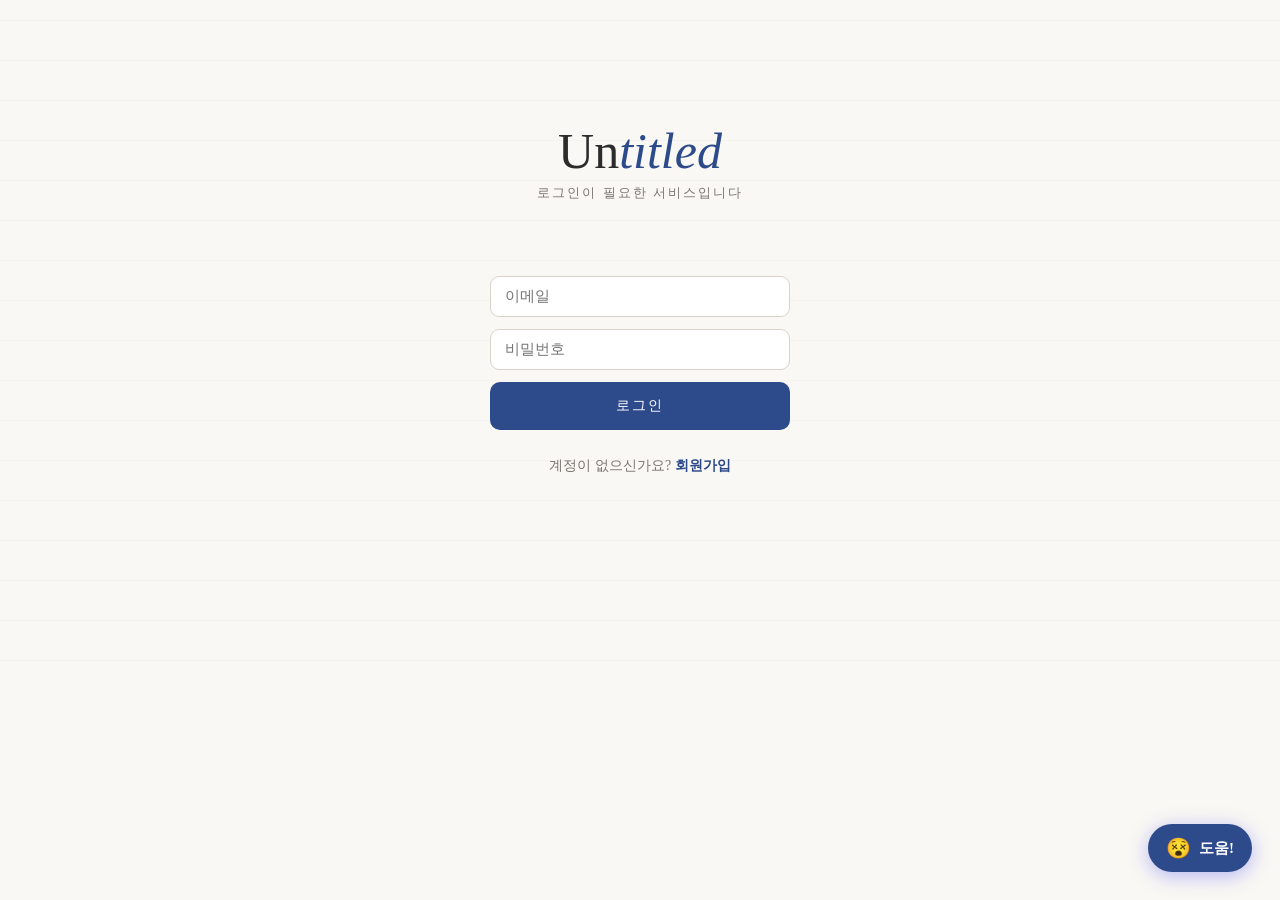
==== index.html @ 92766c8c "최신 버전" ====
<!DOCTYPE html>
<html lang="ko">
<head>
<meta charset="UTF-8">
<meta name="viewport" content="width=device-width, initial-scale=1.0">
<title>TypeExam</title>
<link rel="stylesheet" href="css/style.css">
</head>
<body>
<div id="root">

  <div class="nav-bar" id="main-nav" style="display: none;">
    <div class="nav-logo" onclick="goHome()">Untitled</div>
    <div class="nav-tabs">
      <button class="nav-tab" onclick="openModal('m-info')">내 정보</button>
      <button id="nav-wrong" class="nav-tab" style="display: none;" onclick="goWrongNote()">오답노트</button>
      <button id="nav-stats" class="nav-tab" style="display: none;" onclick="showScreen('s-stats')">📊 내 기록</button>
      <button id="nav-rank" class="nav-tab" style="display: none;" onclick="showScreen('s-ranking')">🏆 랭킹</button>
      <button id="nav-custom" class="nav-tab" style="display: none;" onclick="showScreen('s-custom')">문제추가</button>
      <button class="nav-tab" onclick="openModal('m-settings')">⚙️ 설정</button>
    </div>
  </div>

  <div id="m-settings" class="modal-overlay" onclick="closeModal('m-settings')">
    <div class="modal-content" onclick="event.stopPropagation()">
      <div class="modal-header">
        <h3 style="font-family:var(--f-body); font-weight:500;">환경설정</h3>
        <button class="close-btn" onclick="closeModal('m-settings')">✕</button>
      </div>
      <div class="setting-item">
        <span style="font-size:14px;">테마 설정</span>
        <button class="theme-btn" onclick="toggleTheme()">🌙 다크</button>
      </div>
      <div class="setting-item">
        <span style="font-size:14px;">사운드 크기</span>
        <div style="display:flex; align-items:center; gap:8px;">
          <span class="mute-icon" style="cursor:pointer; font-size:16px;" onclick="toggleMuteIcon()">🔊</span>
          <input type="range" class="vol-slider" min="0" max="1" step="0.1" value="0.5" oninput="changeVolume(this.value)" style="width:100px; cursor:pointer;">
        </div>
      </div>
    </div>
  </div>

  <div id="m-info" class="modal-overlay" onclick="closeModal('m-info')">
    <div class="modal-content" onclick="event.stopPropagation()">
      <div class="modal-header">
        <h3 style="font-family:var(--f-body); font-weight:500;">내 정보</h3>
        <button class="close-btn" onclick="closeModal('m-info')">✕</button>
      </div>
      <div class="info-body">
        <p>사용자: <span id="info-name" style="font-weight:bold; color:var(--indigo);">ptu</span></p>
        <p>소속: ptu</p>
        <p>상태: 정회원</p>
      </div>
      <button class="btn-gray" style="width:100%; margin-top:20px;" onclick="handleLogout()">로그아웃</button>
    </div>
  </div>

  <div id="s-login" class="screen active">
    <div class="login-container">
      <div class="home-title" style="font-size:50px;">Un<em>titled</em></div>
      <div class="home-sub">로그인이 필요한 서비스입니다</div>
      <div class="login-form">
        <input type="email" id="login-email" class="form-input" placeholder="이메일" autocomplete="off">
        <input type="password" id="login-pw" class="form-input" placeholder="비밀번호">
        <button class="btn-start" onclick="handleLogin()" style="padding:15px;">로그인</button>
        <div style="text-align:center; margin-top:15px; font-size:14px; color:var(--muted);">
          계정이 없으신가요? 
          <a href="#" onclick="showAuthScreen('s-signup'); return false;" style="color:var(--indigo); text-decoration:none; font-weight:bold;">회원가입</a>
        </div>
      </div>
    </div>
  </div>

  <div id="s-signup" class="screen">
    <div class="login-container">
      <div class="home-title" style="font-size:50px;">Sign<em>up</em></div>
      <div class="home-sub">회원가입 후 이메일 인증을 진행해주세요</div>
      <div class="login-form">
        <input type="text" id="signup-username" class="form-input" placeholder="사용자명 (닉네임)" autocomplete="off" maxlength="20">
        <input type="email" id="signup-email" class="form-input" placeholder="이메일" autocomplete="off">
        <input type="password" id="signup-pw" class="form-input" placeholder="비밀번호 (6자 이상)">
        <input type="password" id="signup-pw2" class="form-input" placeholder="비밀번호 확인">
        <button class="btn-start" onclick="handleSignup()" style="padding:15px;">회원가입</button>
        <div style="text-align:center; margin-top:15px; font-size:14px; color:var(--muted);">
          이미 계정이 있으신가요? 
          <a href="#" onclick="showAuthScreen('s-login'); return false;" style="color:var(--indigo); text-decoration:none; font-weight:bold;">로그인</a>
        </div>
      </div>
    </div>
  </div>

  <div id="s-verify" class="screen">
    <div class="login-container">
      <div style="font-size:80px; margin-bottom:20px;">📧</div>
      <div class="home-title" style="font-size:36px;">이메일을 확인해주세요</div>
      <div class="home-sub" id="verify-email-text">— 으로 인증 메일을 보냈어요</div>
      <div style="margin-top:30px; padding:20px; background:var(--card); border:1.5px solid var(--border); border-radius:12px; max-width:400px; text-align:left;">
        <div style="font-size:13px; color:var(--muted); margin-bottom:8px;">📌 안내</div>
        <ul style="font-size:14px; line-height:1.8; padding-left:20px; margin:0;">
          <li>받은 메일의 인증 링크를 클릭하세요</li>
          <li>스팸 메일함도 확인해보세요</li>
          <li>인증 후 로그인 페이지로 돌아와 로그인하세요</li>
        </ul>
      </div>
      <button class="btn-gray" style="margin-top:20px;" onclick="showAuthScreen('s-login')">로그인 페이지로 돌아가기</button>
    </div>
  </div>

  <div id="s-main-choice" class="screen">
    <div style="display:flex; flex-direction:column; align-items:center; justify-content:center; flex:1; padding-bottom:50px;">
      
      <div class="exam-grid" style="max-width:1000px; width:90%; gap:50px;">
        
        <div class="exam-card" style="--ca:var(--indigo);--ct:var(--indigo-t); text-align:center; padding:90px 20px; display:flex; flex-direction:column; justify-content:center; align-items:center;" onclick="setMode('typeexam'); showScreen('s-home')">
          <div class="card-icon" style="font-size:90px; margin-bottom:30px;">⌨️</div>
          <div class="card-name" style="font-size:36px; margin-bottom:15px; font-weight:700;">TypeExam</div>
          <div class="card-desc" style="font-size:18px;">단어 및 개념 타이핑 훈련</div>
        </div>
        
        <div class="exam-card" style="--ca:var(--amber);--ct:var(--amber-t); text-align:center; padding:90px 20px; display:flex; flex-direction:column; justify-content:center; align-items:center;" onclick="setMode('pastexam'); showScreen('s-past-exam')">
          <div class="card-icon" style="font-size:90px; margin-bottom:30px;">📄</div>
          <div class="card-name" style="font-size:36px; margin-bottom:15px; font-weight:700;">기출문제 풀이</div>
          <div class="card-desc" style="font-size:18px;">실전 기출문제 학습 및 채점</div>
        </div>
        
      </div>
    </div>
  </div>

  <div id="s-past-exam" class="screen" style="height: 100vh; max-height: 100vh; overflow: hidden;">
    <div class="page-body" style="height: 100%; display:flex; flex-direction:column; padding-bottom:20px;">
      <div class="back-row" style="margin-bottom:16px; flex-shrink: 0;">
        <button class="back-btn" onclick="goHome()">← 모드 선택으로</button>
        <div class="back-title" id="past-exam-title">기출문제 풀이</div>
      </div>
      <div style="display:flex; gap:20px; flex:1; min-height:0; overflow:hidden;">
        <div style="width:320px; background:var(--card); border:1.5px solid var(--border); border-radius:12px; padding:15px; display:flex; flex-direction:column; flex-shrink:0; height:100%;">
           <div id="exam-list-view" style="flex:1; overflow-y:auto; display:block;">
             <div class="section-divider">정보처리기사 필기 기출</div>
             <button class="btn-gray" style="width:100%; margin-bottom:10px; padding:10px;" onclick="startExam('2022년 1회차 필기', null, null, 100, 'jcs', 'jcs_2022_04')">22년 1회차 기출 (100문항)</button>
             <div class="section-divider" style="margin-top:20px;">TOEIC 기출</div>
             <button class="btn-gray" style="width:100%; margin-bottom:10px; padding:10px;" onclick="startExam('TOEIC 실전 LC', 'assets/images/toeic_lc.png', 'assets/snd/toeic_lc.mp3', 100, 'toeic', null)">실전 모의고사 LC (이미지)</button>
           </div>
           <div id="exam-solve-view" style="display:none; flex:1; flex-direction:column; min-height:0;">
             <button class="btn-gray" style="width:100%; margin-bottom:15px; padding:8px; flex-shrink:0;" onclick="backToExamList()">← 다른 문제 선택</button>
             <div id="exam-audio-container" style="display:none; margin-bottom:15px; flex-shrink:0;">
               <div class="section-divider">Listening Comprehension</div>
               <audio id="exam-audio" controls style="width:100%; height:40px; border-radius:8px;"></audio>
             </div>
             <div class="section-divider" style="flex-shrink:0;">OMR 답안지</div>
             <div id="omr-card" style="flex:1; min-height:0; overflow-y:auto; padding-right:5px; margin-bottom:15px;"></div>
             <button class="btn-start" onclick="gradeExam()" style="width:100%; padding:12px; flex-shrink:0;">답안 제출 및 채점</button>
           </div>
        </div>
        <div style="flex:1; background:var(--bg2); border:1.5px solid var(--border); border-radius:12px; display:flex; flex-direction:column; height:100%; overflow:hidden; position:relative;">
          <div id="exam-image-placeholder" style="color:var(--muted); font-family:var(--f-mono); margin:auto; padding-top:40vh;">좌측에서 기출문제를 선택해주세요</div>
          <img id="exam-image-view" src="" style="display:none; max-width:100%; height:100%; object-fit:contain; object-position:top;">
          <div id="exam-text-view" style="display:none; flex:1; padding:40px; overflow-y:auto; font-family:var(--f-body); font-size:15px; line-height:1.7; background:var(--card);"></div>
        </div>
      </div>
    </div>
  </div>

  <div id="s-home" class="screen">
    <div style="display:flex; flex-direction:column; align-items:center; justify-content:center; flex:1; padding-bottom:50px;">
      <div class="home-eyebrow">EXAM TYPING TRAINER v4.0</div>
      <div class="home-title">Type<em>Exam</em></div>
      <div class="home-sub">정처기 실기 · 토익 — 파트별 타이핑 훈련</div>
      <div class="exam-grid">
        <div class="exam-card" style="--ca:var(--indigo);--ct:var(--indigo-t)" id="card-jcs" onclick="selExam('jcs')">
          <div class="card-icon">💻</div>
          <div class="card-name">정보처리기사 실기</div>
          <div class="card-desc">핵심 영어 용어를 타이핑하며 자연스럽게 암기</div>
          <div class="card-tags"><span class="tag">DB</span><span class="tag">알고리즘</span><span class="tag">네트워크</span><span class="tag">보안</span><span class="tag">SW공학</span></div>
        </div>
        <div class="exam-card" style="--ca:var(--green);--ct:var(--green-t)" id="card-toeic" onclick="selExam('toeic')">
          <div class="card-icon">📝</div>
          <div class="card-name">TOEIC</div>
          <div class="card-desc">파트별 빈출 어휘를 반복 타이핑으로 체화</div>
          <div class="card-tags"><span class="tag">Part 5</span><span class="tag">Part 6</span><span class="tag">Part 7</span><span class="tag">비즈니스</span></div>
        </div>
      </div>
      <button class="btn-start" id="btn-go" disabled onclick="gopart()">파트 선택 →</button>
    </div>
  </div>

  <div id="s-part" class="screen">
    <div style="padding:24px 28px">
      <div class="back-row">
        <button class="back-btn" onclick="goHome()">← 뒤로</button>
        <div class="back-title" id="part-title">—</div>
        <div class="back-cnt" id="part-cnt"></div>
        <button id="btn-combo-test" style="display:none; margin-left:12px; padding:5px 12px; font-size:11px; font-family:var(--f-mono); background:var(--amber-t); color:var(--amber); border:1px solid var(--amber); border-radius:8px; cursor:pointer; font-weight:bold;" onclick="startComboTest()">🛠 TEST</button>
      </div>
      <div class="part-grid" id="part-grid"></div>
    </div>
  </div>

  <div id="s-mode" class="screen">
    <div class="page-body" style="justify-content:center; align-items:center; padding-top:40px;">
      <div style="width:min(820px,100%); display:flex; flex-direction:column; gap:20px;">
        <div class="page-header" style="margin-bottom:0;">
          <div class="page-title">게임 모드 선택</div>
          <div class="page-cnt" id="mode-part-label">—</div>
        </div>
        <div style="font-size:11px;letter-spacing:2px;color:var(--muted);font-family:var(--f-mono);margin-bottom:-8px;">출제 방식</div>
        <div class="mode-grid-3">
          <div class="exam-card" id="mix-card-en" style="--ca:var(--indigo);--ct:var(--indigo-t); cursor:pointer;" onclick="chooseMix('en')">
            <div class="card-icon">🇺🇸</div>
            <div class="card-name">영어만</div>
            <div class="card-desc">영어 단어만 출제 (기본)</div>
          </div>
          <div class="exam-card" id="mix-card-ko" style="--ca:var(--green);--ct:var(--green-t); cursor:pointer;" onclick="chooseMix('ko')">
            <div class="card-icon">🇰🇷</div>
            <div class="card-name">한글만</div>
            <div class="card-desc">한글 뜻을 직접 타이핑</div>
          </div>
          <div class="exam-card" id="mix-card-mix" style="--ca:var(--amber);--ct:var(--amber-t); cursor:pointer;" onclick="chooseMix('mix')">
            <div class="card-icon">🔀</div>
            <div class="card-name">한/영 혼합</div>
            <div class="card-desc">영어↔한글 랜덤 출제</div>
          </div>
        </div>
        <div style="font-size:11px;letter-spacing:2px;color:var(--muted);font-family:var(--f-mono);margin-bottom:-8px;">시간 모드</div>
        <div class="exam-grid" style="grid-template-columns:repeat(3,minmax(180px,1fr));">
          <div class="exam-card selected" id="mode-card-normal" style="--ca:var(--indigo);--ct:var(--indigo-t); cursor:pointer;" onclick="chooseMode('normal')">
            <div class="card-icon">♾️</div>
            <div class="card-name">연습 모드</div>
            <div class="card-desc">시간 제한 없이 끝까지 연습</div>
          </div>
          <div class="exam-card" id="mode-card-timeattack" style="--ca:var(--amber);--ct:var(--amber-t); cursor:pointer;" onclick="chooseMode('timeattack')">
            <div class="card-icon">⏱️</div>
            <div class="card-name">타임어택</div>
            <div class="card-desc">제한시간 안에 최대한 많이 입력</div>
          </div>
          <div class="exam-card" id="mode-card-ranking" style="--ca:var(--green);--ct:var(--green-t); cursor:pointer;" onclick="chooseMode('ranking')">
            <div class="card-icon">🏆</div>
            <div class="card-name">랭킹전</div>
            <div class="card-desc">파트 전체 중 30문제 랜덤 · 문제당 15초</div>
          </div>
        </div>
        <div id="time-select-box" style="display:none; background:var(--card); border:1px solid var(--border); border-radius:14px; padding:18px;">
          <div style="font-size:13px; color:var(--muted); margin-bottom:12px; font-family:var(--f-mono);">타임어택 시간을 골라주세요</div>
          <div class="btn-row" style="justify-content:flex-start;">
            <button class="btn-indigo" onclick="chooseTime(60)">60초</button>
            <button class="btn-indigo" onclick="chooseTime(90)">90초</button>
            <button class="btn-indigo" onclick="chooseTime(120)">120초</button>
          </div>
        </div>
        <div class="btn-row" style="justify-content:flex-start;">
          <button class="btn-gray" onclick="showScreen('s-part')">← 파트로 돌아가기</button>
          <button class="btn-start" id="btn-start-game" disabled onclick="beginSelectedGame()" style="padding:12px 36px;">▶ 게임 시작</button>
        </div>
      </div>
    </div>
  </div>

  <div id="s-game" class="screen">
    <div class="g-hud">
      <div class="g-badge" id="g-badge"></div>
      <div class="g-pname" id="g-pname"></div>
      <div class="g-stats">
        <div class="g-stat">TIME <b id="g-timer">∞</b></div>
        <div class="g-stat">WPM <b id="g-wpm">0</b></div>
        <div class="g-stat">ACC <b id="g-acc">100%</b></div>
        <div class="g-stat">COMBO <b id="g-combo" style="color:var(--amber)">0</b></div>
      </div>
      <button class="g-exit-btn" onclick="exitGame()">✕ 나가기</button>
    </div>
    <div class="g-body">
      <div class="prog-row">
        <div class="prog-lbl">PROGRESS</div>
        <div class="prog-track"><div class="prog-fill" id="g-prog" style="width:0%"></div></div>
        <div class="prog-cnt" id="g-cnt">0/0</div>
      </div>
      <div class="dot-row" id="dot-row"></div>
      <div class="word-card">
        <div class="wc-top">
          <div class="wc-label" id="wc-lbl">DEFINITION</div>
          <div class="wc-div"></div>
          <span class="lang-badge en" id="lang-badge">EN</span>
        </div>
        <div class="wc-mean" id="wc-mean">—</div>
        <div class="wc-ctx" id="wc-ctx"></div>
      </div>
      <div class="type-area" id="type-area">
        <div style="height: 30px; display: flex; align-items: flex-end; justify-content: center; width: 100%; margin-bottom: -10px; pointer-events: none;">
          <span class="chip combo" id="h-combo" style="display:none; font-size:14px; padding:4px 16px;">🔥 COMBO!</span>
        </div>
        <div class="tw" id="tw"><span class="caret"></span></div>
        <div class="hint-row">
          <button class="chip" id="h-len" onclick="showLenHint()" style="cursor:pointer; transition:all 0.2s;">💡 글자수 보기</button>
          <span class="chip" id="h-first" style="display:none"></span>
        </div>
      </div>
    </div>
    <div class="hint-panel" id="hint-panel">
      <div class="hint-panel-header">
        <span class="hint-mark-badge">△ 힌트 사용</span>
        <div class="hint-divider"></div>
      </div>
      <div class="hint-answer" id="hint-answer"></div>
      <div class="hint-desc" id="hint-desc"></div>
      <div class="hint-notice">정답을 입력하면 △ 처리됩니다. 콤보는 쌓이지 않아요.</div>
    </div>
    <div class="g-input-row">
      <div class="g-prompt">›</div>
      <input id="g-input" type="text" placeholder="Type then press Enter..." autocomplete="off" spellcheck="false">
      <button class="hint-btn" id="hint-btn" onclick="toggleHint()">💡 정답 힌트</button>
      <button class="skip-btn" onclick="skip()">SKIP</button>
    </div>
  </div>

  <div id="s-result" class="screen" style="align-items:center;justify-content:center; padding:40px;">
    <div class="res-icon" id="res-icon" style="font-size: 50px;">🎉</div>
    <div class="res-title" id="res-title">Result</div>
    <div class="res-sub" id="res-sub">SESSION COMPLETE</div>
    <div class="res-grid">
      <div class="res-card"><div class="res-val" id="r-wpm">0</div><div class="res-lbl">AVG WPM</div></div>
      <div class="res-card"><div class="res-val" id="r-acc">0%</div><div class="res-lbl">ACCURACY</div></div>
      <div class="res-card"><div class="res-val" id="r-words">0</div><div class="res-lbl">WORDS</div></div>
      <div class="res-card"><div class="res-val" id="r-combo">0</div><div class="res-lbl">BEST COMBO</div></div>
    </div>
    <div class="res-wrong" id="res-wrong" style="display:none; margin-top:20px;">
      <div class="rw-head">오답 복습</div>
      <div id="rw-list"></div>
    </div>
    <div class="btn-row" style="margin-top:20px;">
      <button class="btn-indigo" onclick="retry()">↺ 다시 풀기</button>
      <button class="btn-amber" onclick="saveWrong()">오답노트 저장</button>
      <button class="btn-gray" onclick="goHome()">홈으로</button>
    </div>
  </div>

  <div id="s-wrong" class="screen">
    <div class="page-body">
      <div class="page-header">
        <div class="page-title" id="wrong-main-title">오답 노트</div>
        <div class="page-cnt" id="wrong-cnt">0개</div>
      </div>
      <div id="wrong-part-view" style="display:block; width:100%;">
         <div class="part-grid" id="wrong-part-grid"></div>
      </div>
      <div id="wrong-word-view" style="display:none; width:100%; flex-direction:column; flex:1;">
         <div class="back-row" style="margin-bottom:16px;">
           <button class="back-btn" onclick="showWrongParts()">← 파트 목록으로</button>
           <div class="back-title" id="wrong-sub-title">상세 단어</div>
         </div>
         <div id="wrong-list-count" style="font-size: 12px; color: var(--muted); margin-bottom: 6px; text-align: right;">0개</div>
         <div id="wrong-list" class="note-list" style="flex:1;"></div>
         <div id="wrong-actions" class="note-actions"></div>
      </div>
    </div>
  </div>

  <div id="s-stats" class="screen">
    <div class="page-body">
      <div class="page-header">
        <div class="page-title">📊 내 기록</div>
        <div class="page-cnt" id="stats-total-games">0판</div>
      </div>

      <div id="stats-loading" style="text-align:center; padding:60px 20px; color:var(--muted);">
        📊 기록을 불러오는 중...
      </div>

      <div id="stats-empty" style="display:none; text-align:center; padding:60px 20px;">
        <div style="font-size:60px; margin-bottom:20px;">📈</div>
        <div style="font-size:18px; color:var(--muted); margin-bottom:10px;">아직 기록이 없어요</div>
        <div style="font-size:14px; color:var(--muted);">게임을 한 판 끝내면 여기에 통계가 쌓여요</div>
      </div>

      <div id="stats-content" style="display:none;">
        <div class="stats-summary-grid" style="display:grid; grid-template-columns:repeat(auto-fit, minmax(160px, 1fr)); gap:15px; margin-bottom:30px;">
          <div style="background:var(--card); border:1.5px solid var(--border); border-radius:12px; padding:20px; text-align:center;">
            <div style="font-size:11px; color:var(--muted); letter-spacing:1.5px; font-family:var(--f-mono); margin-bottom:8px;">AVG WPM</div>
            <div style="font-size:32px; font-weight:bold; color:var(--indigo);" id="stat-avg-wpm">0</div>
            <div style="font-size:11px; color:var(--muted); margin-top:4px;" id="stat-best-wpm">최고 0</div>
          </div>
          <div style="background:var(--card); border:1.5px solid var(--border); border-radius:12px; padding:20px; text-align:center;">
            <div style="font-size:11px; color:var(--muted); letter-spacing:1.5px; font-family:var(--f-mono); margin-bottom:8px;">AVG ACC</div>
            <div style="font-size:32px; font-weight:bold; color:var(--green);" id="stat-avg-acc">0%</div>
            <div style="font-size:11px; color:var(--muted); margin-top:4px;" id="stat-best-acc">최고 0%</div>
          </div>
          <div style="background:var(--card); border:1.5px solid var(--border); border-radius:12px; padding:20px; text-align:center;">
            <div style="font-size:11px; color:var(--muted); letter-spacing:1.5px; font-family:var(--f-mono); margin-bottom:8px;">TOTAL WORDS</div>
            <div style="font-size:32px; font-weight:bold; color:var(--amber);" id="stat-total-words">0</div>
            <div style="font-size:11px; color:var(--muted); margin-top:4px;">누적 단어</div>
          </div>
          <div style="background:var(--card); border:1.5px solid var(--border); border-radius:12px; padding:20px; text-align:center;">
            <div style="font-size:11px; color:var(--muted); letter-spacing:1.5px; font-family:var(--f-mono); margin-bottom:8px;">BEST COMBO</div>
            <div style="font-size:32px; font-weight:bold; color:#ff6b6b;" id="stat-best-combo">0</div>
            <div style="font-size:11px; color:var(--muted); margin-top:4px;">최고 콤보</div>
          </div>
        </div>

        <div style="background:var(--card); border:1.5px solid var(--border); border-radius:12px; padding:20px; margin-bottom:20px;">
          <div style="font-size:13px; color:var(--muted); letter-spacing:1.5px; font-family:var(--f-mono); margin-bottom:15px;">📈 WPM / 정확도 추이 (최근 20판)</div>
          <div style="position:relative; height:280px;">
            <canvas id="chart-trend"></canvas>
          </div>
        </div>

        <div style="display:grid; grid-template-columns:repeat(auto-fit, minmax(320px, 1fr)); gap:20px; margin-bottom:20px;">
          <div style="background:var(--card); border:1.5px solid var(--border); border-radius:12px; padding:20px;">
            <div style="font-size:13px; color:var(--muted); letter-spacing:1.5px; font-family:var(--f-mono); margin-bottom:15px;">📊 파트별 평균 WPM</div>
            <div style="position:relative; height:280px;">
              <canvas id="chart-parts"></canvas>
            </div>
          </div>
          <div style="background:var(--card); border:1.5px solid var(--border); border-radius:12px; padding:20px;">
            <div style="font-size:13px; color:var(--muted); letter-spacing:1.5px; font-family:var(--f-mono); margin-bottom:15px;">🎯 시험별 플레이 횟수</div>
            <div style="position:relative; height:280px;">
              <canvas id="chart-exams"></canvas>
            </div>
          </div>
        </div>

        <div style="background:var(--card); border:1.5px solid var(--border); border-radius:12px; padding:20px;">
          <div style="font-size:13px; color:var(--muted); letter-spacing:1.5px; font-family:var(--f-mono); margin-bottom:15px;">📋 최근 기록 (10개)</div>
          <div id="recent-records-list" style="display:flex; flex-direction:column; gap:8px;"></div>
        </div>
      </div>
    </div>
  </div>

  <div id="s-ranking" class="screen">
    <div class="page-body">
      <div class="page-header">
        <div class="page-title">🏆 랭킹전 랭킹</div>
        <div class="page-cnt" id="ranking-cnt">0개</div>
      </div>
      <div id="ranking-filter-wrap" style="display:flex; gap:10px; flex-wrap:wrap; margin-bottom:12px;"></div>
      <div id="ranking-current-title" style="font-weight:800; color:var(--text); margin-bottom:14px;">전체 랭킹</div>
      <div style="background:var(--card); border:1.5px solid var(--border); border-radius:12px; padding:16px; margin-bottom:16px; color:var(--muted); font-size:13px; line-height:1.7;">
        랭킹전이 끝나면 자동 저장됩니다. 전체는 정처기+토익 모든 파트를 합쳐 보여주고, 정처기/토익을 누르면 전체 또는 파트별 랭킹을 골라 볼 수 있습니다.<br>점수는 각 문제를 맞힌 순간의 남은 시간 × 10점을 모두 더한 값입니다. 첫 오답은 감점이 없고, 2~4번째 오답은 남은 시간이 1초씩 감소합니다.
      </div>
      <div id="ranking-empty" style="display:none; text-align:center; padding:60px 20px; color:var(--muted);">아직 랭킹 기록이 없어요. 랭킹전을 한 판 완료해보세요.</div>
      <div id="ranking-list" style="display:flex; flex-direction:column; gap:10px;"></div>
    </div>
  </div>

  <div id="s-custom" class="screen">
    <div class="page-body">
      <div class="page-header" style="margin-bottom:16px">
        <div class="page-title">문제 추가</div>
      </div>
      <div class="form-row">
        <div class="form-group">
          <label class="form-label">WORD (영어 또는 한글)</label>
          <input class="form-input" id="f-word" placeholder="예: 정규화" autocomplete="off">
        </div>
        <div class="form-group">
          <label class="form-label">CATEGORY</label>
          <input class="form-input" id="f-cat" placeholder="예: 정처기 심화" autocomplete="off">
        </div>
      </div>
      <div class="form-group">
        <label class="form-label">MEANING</label>
        <textarea class="form-textarea" id="f-mean" rows="2" placeholder="의미를 입력하세요"></textarea>
      </div>
      <div class="form-group">
        <label class="form-label">CONTEXT (선택)</label>
        <textarea class="form-textarea" id="f-ctx" rows="2" placeholder="예문 또는 메모"></textarea>
      </div>
      <button class="add-btn" onclick="addCustom()">+ 문제 추가</button>
      
      <div class="section-divider">저장된 문제 목록</div>
      <div id="custom-list" class="custom-list"></div>
      <div id="custom-empty" class="custom-empty">아직 추가한 문제가 없어요</div>
      <button class="play-custom-btn" id="play-custom-btn" disabled onclick="playCustom()">추가한 문제로 게임 시작 →</button>
    </div>
  </div>

  <div id="s-exam-result" class="screen" style="align-items:center;justify-content:center; padding:40px;">
    <div class="res-icon" id="exam-res-icon" style="font-size: 60px;">📝</div>
    <div class="res-title" id="exam-res-title">채점 결과</div>
    <div class="res-sub" id="exam-res-sub">정보처리기사 2022년 1회차</div>
    
    <div class="res-grid" style="grid-template-columns: 1fr 1fr; max-width: 400px; margin-bottom: 20px;">
      <div class="res-card">
        <div class="res-val" id="exam-score" style="color:var(--indigo);">0점</div>
        <div class="res-lbl">SCORE</div>
      </div>
      <div class="res-card">
        <div class="res-val" id="exam-pass" style="color:var(--success);">PASS</div>
        <div class="res-lbl">STATUS (60점 기준)</div>
      </div>
    </div>
    
    <div class="res-wrong" style="width:100%; max-width:500px; max-height:350px; display:block; overflow-y:auto;">
      <div class="rw-head">전체 문항 확인</div>
      <div id="exam-rw-list"></div>
    </div>
    
    <div class="btn-row" style="margin-top:24px;">
      <button class="btn-amber" onclick="saveExamWrong()">오답노트 저장</button>
      <button class="btn-indigo" onclick="backToExamList()">↺ 목록으로 돌아가기</button>
      <button class="btn-gray" onclick="goHome()">홈으로</button>
    </div>
  </div>

  <div id="s-exam-wrong" class="screen">
    <div class="page-body">
      <div class="page-header">
        <div class="page-title">기출문제 오답 노트</div>
        <div class="page-cnt" id="exam-wrong-cnt">0문제</div>
      </div>
      
      <div id="exam-wrong-part-view" style="display:block; width:100%;">
         <div class="part-grid" id="exam-wrong-part-grid"></div>
      </div>
      
      <div id="exam-wrong-word-view" style="display:none; width:100%; flex-direction:column; flex:1;">
         <div class="back-row" style="margin-bottom:16px;">
           <button class="back-btn" onclick="showExamWrongParts()">← 시험 목록으로</button>
           <div class="back-title" id="exam-wrong-sub-title">상세 문제</div>
         </div>
         <div id="exam-wrong-list" class="note-list" style="flex:1; padding-bottom: 50px;"></div>
      </div>

    </div>
  </div>

</div>
<script src="https://cdn.jsdelivr.net/npm/@supabase/supabase-js@2"></script>
<script src="https://cdn.jsdelivr.net/npm/chart.js@4.4.0/dist/chart.umd.min.js"></script>
<script src="https://cdn.jsdelivr.net/npm/marked/marked.min.js"></script>
<script src="js/supabase-client.js"></script>
<script src="js/ui.js"></script>
<script src="js/auth.js"></script>
<script src="js/game.js"></script>
<script src="js/wrong-note.js"></script>
<script src="js/exam.js"></script>
<script src="js/stats.js"></script>
<script src="js/ranking.js"></script>
<script src="js/script.js"></script>
<script src="js/chatbot.js"></script>
</body>
</html>
---- css/style.css ----
*{box-sizing:border-box;margin:0;padding:0}
body {
  background-color: var(--bg);
  color: var(--text);
  transition: background-color 0.25s, color 0.25s;
}
:root{
  --bg:#FAF8F4;--bg2:#F0EDE6;--bg3:#E8E4DC;--card:#FFFFFF;
  --border:#D8D3CA;--border2:#C8C2B8;--text:#2C2C2C;--muted:#7A7570;--dim:#B0A99F;
  --indigo:#2D4A8A;--indigo-t:#EBF0FA;--green:#2E6B4F;--green-t:#E8F4EE;
  --correct:#5C4A9E;--success:#4A7C59;--error:#C0392B;--error-t:#FAEAEA;
  --amber:#B07D2E;--amber-t:#FBF3E2;
  --shadow:0 2px 12px rgba(0,0,0,0.07);
  --f-display:var(--font-serif);
  --f-mono:var(--font-mono);
  --f-body:var(--font-sans);
}
[data-theme="dark"]{
  color-scheme: "dark";
  --bg:#18181B;--bg2:#1F1F23;--bg3:#27272A;--card:#1F1F23;
  --border:#3F3F46;--border2:#52525B;--text:#F4F4F5;--muted:#A1A1AA;--dim:#71717A;
  --indigo:#6B8FD4;--indigo-t:#1E2D4A;--green:#5BAF82;--green-t:#162B22;
  --correct:#9D85E0;--success:#6BAD87;--error:#F87171;--error-t:#2C1515;
  --amber:#E0A84A;--amber-t:#2C1F08;
  --shadow:0 2px 12px rgba(0,0,0,0.4);
}
#root{
  font-family:var(--f-body); background:var(--bg); color:var(--text);
  min-height:700px; border-radius:14px; overflow:hidden; position:relative;
  transition:background .25s,color .25s;
}
#root::before{content:'';position:absolute;inset:0;background-image:repeating-linear-gradient(0deg,transparent,transparent 39px,rgba(0,0,0,0.022) 39px,rgba(0,0,0,0.022) 40px);pointer-events:none;z-index:0}

/* ── 화면 전환 제어 (중요) ── */
.screen { display: none !important; flex-direction: column; min-height: 700px; position: relative; z-index: 1; }
.screen.active { display: flex !important; }

/* ── 모달 팝업 제어 (중요) ── */
.modal-overlay {
  display: none !important; position: fixed; inset: 0; background: rgba(0,0,0,0.5);
  z-index: 9999; align-items: center; justify-content: center; backdrop-filter: blur(2px);
}
.modal-overlay.active { display: flex !important; }
.modal-content {
  background: var(--card); width: 90%; max-width: 350px; border-radius: 14px; 
  padding: 24px; border: 1.5px solid var(--border); box-shadow: var(--shadow);
}
.modal-header { display: flex; justify-content: space-between; align-items: center; margin-bottom: 20px; }
.setting-item { display: flex; justify-content: space-between; align-items: center; padding: 12px 0; border-bottom: 1px solid var(--border); }
.close-btn { background: none; border: none; font-size: 18px; color: var(--muted); cursor: pointer; }
.info-body p { margin-bottom: 10px; font-size: 14px; color: var(--text); }

/* ── 로그인 디자인 ── */
.login-container { display: flex; flex-direction: column; align-items: center; justify-content: center; flex: 1; padding-bottom: 100px; }
.login-form { width: 100%; max-width: 300px; display: flex; flex-direction: column; gap: 12px; margin-top: 30px; }

/* ── 내비게이션 ── */
.nav-bar{display:flex;align-items:center;gap:12px;padding:14px 24px;background:var(--card);border-bottom:1.5px solid var(--border);flex-shrink:0}
.nav-logo{font-family:var(--f-display);font-size:22px;color:var(--indigo);cursor:pointer;flex-shrink:0}
.nav-tabs{display:flex;gap:4px;margin-left:auto}
.nav-tab{padding:7px 18px;border-radius:7px;font-size:13px;letter-spacing:1px;color:var(--muted);cursor:pointer;transition:all .15s;border:none;background:none;font-family:var(--f-mono)}
.nav-tab:hover{background:var(--bg2);color:var(--text)}

/* ── 공통 UI ── */
.theme-btn{padding:6px 13px;border-radius:7px;font-size:13px;letter-spacing:1px;color:var(--muted);cursor:pointer;transition:all .15s;border:1.5px solid var(--border);background:var(--bg2);font-family:var(--f-mono);}
.theme-btn:hover{border-color:var(--indigo);color:var(--indigo);background:var(--indigo-t)}
.btn-start{padding:15px 48px;border-radius:10px;border:none;background:var(--indigo);color:white;font-family:var(--f-mono);font-size:14px;letter-spacing:2px;cursor:pointer;transition:all .2s}
.btn-start:hover{background:#243d75;transform:translateY(-1px)}
.btn-start:disabled{background:var(--dim);cursor:not-allowed;transform:none}
.btn-indigo{padding:12px 28px;border-radius:9px;border:1.5px solid var(--indigo);background:transparent;color:var(--indigo);font-family:var(--f-mono);font-size:13px;letter-spacing:1px;cursor:pointer;transition:all .15s}
.btn-indigo:hover{background:var(--indigo-t)}
.btn-amber{padding:12px 28px;border-radius:9px;border:1.5px solid var(--amber);background:transparent;color:var(--amber);font-family:var(--f-mono);font-size:13px;letter-spacing:1px;cursor:pointer;transition:all .15s}
.btn-amber:hover{background:var(--amber-t)}
.btn-gray{padding:12px 28px;border-radius:9px;border:1.5px solid var(--border);background:transparent;color:var(--muted);font-family:var(--f-mono);font-size:13px;letter-spacing:1px;cursor:pointer;transition:all .15s}
.btn-gray:hover{border-color:var(--muted);color:var(--text)}
.form-input{width:100%;padding:11px 14px;border:1.5px solid var(--border);border-radius:9px;font-family:var(--f-mono);font-size:15px;color:var(--text);background:var(--card);outline:none;transition:border-color .15s}
.form-input:focus{border-color:var(--indigo); box-shadow: 0 0 0 3px var(--indigo-t);}

/* ── 홈 ── */
.home-eyebrow{font-size:12px;letter-spacing:4px;color:var(--muted);margin-bottom:20px;font-family:var(--f-mono)}
.home-title{font-family:var(--f-display);font-size:60px;color:var(--text);line-height:1;margin-bottom:8px;text-align:center}
.home-title em{color:var(--indigo);font-style:italic}
.home-sub{font-size:13px;color:var(--muted);letter-spacing:2px;margin-bottom:44px;text-align:center;font-family:var(--f-mono)}
.exam-grid{display:grid;grid-template-columns:1fr 1fr;gap:16px;width:100%;max-width:560px;margin-bottom:32px}
.exam-card{background:var(--card);border:1.5px solid var(--border);border-radius:14px;padding:26px;cursor:pointer;transition:all .2s;position:relative;overflow:hidden}
.exam-card::after{content:'';position:absolute;top:0;left:0;right:0;height:5px;background:var(--ca,var(--indigo))}
.exam-card:hover{border-color:var(--ca,var(--indigo));transform:translateY(-2px)}
.exam-card.selected{border-color:var(--ca,var(--indigo));background:var(--ct,var(--indigo-t))}
.card-icon{font-size:28px;margin-bottom:12px}
.card-name{font-size:16px;font-weight:500;color:var(--text);margin-bottom:5px;font-family:var(--f-body)}
.card-desc{font-size:13px;color:var(--muted);line-height:1.5;font-family:var(--f-body)}
.card-tags{display:flex;gap:5px;flex-wrap:wrap;margin-top:10px}
.tag{font-size:11px;padding:3px 9px;border-radius:5px;border:1px solid var(--border);color:var(--muted);font-family:var(--f-mono)}

/* ── 파트 선택 및 모드 ── */
.back-row{display:flex;align-items:center;gap:12px;margin-bottom:26px}
.back-btn{background:none;border:1.5px solid var(--border);color:var(--muted);padding:7px 15px;border-radius:7px;cursor:pointer;font-family:var(--f-mono);font-size:13px;transition:all .15s}
.back-btn:hover{border-color:var(--indigo);color:var(--indigo)}
.back-title{font-size:17px;font-weight:500;color:var(--text);font-family:var(--f-body)}
.part-grid{display:grid;grid-template-columns:repeat(auto-fill,minmax(210px,1fr));gap:12px}
.part-card{background:var(--card);border:1.5px solid var(--border);border-radius:12px;padding:20px;cursor:pointer;transition:all .18s;position:relative}
.part-card:hover{border-color:var(--indigo);transform:translateY(-1px)}
.part-card-cnt{position:absolute;top:12px;right:12px;font-size:11px;color:var(--muted);background:var(--bg2);padding:3px 9px;border-radius:5px;font-family:var(--f-mono)}
.part-name{font-size:14px;font-weight:500;color:var(--text);margin-bottom:4px;font-family:var(--f-body)}
.part-desc{font-size:12px;color:var(--muted);line-height:1.4;font-family:var(--f-body)}
.mode-grid-3{display:grid;grid-template-columns:repeat(3,1fr);gap:14px;}
.mix-badge{display:inline-flex;align-items:center;gap:5px;font-size:11px;padding:3px 10px;border-radius:12px;font-family:var(--f-mono);font-weight:500;background:linear-gradient(90deg,var(--indigo-t) 50%,var(--green-t) 50%);border:1px solid var(--indigo);color:var(--indigo);}

/* ── 게임 화면 ── */
.g-hud{display:flex;align-items:center;padding:12px 22px;background:var(--card);border-bottom:1.5px solid var(--border);flex-shrink:0;}
.g-badge{font-size:12px;font-weight:500;letter-spacing:2px;padding:5px 12px;border-radius:5px;margin-right:14px;font-family:var(--f-mono)}
.g-pname{font-size:14px;color:var(--muted);flex:1;font-family:var(--f-body)}
.g-stats{display:flex;gap:22px;margin-right:16px}
.g-stat{font-size:13px;color:var(--muted);font-family:var(--f-mono)}
.g-stat b{color:var(--text);font-weight:500}
.g-exit-btn{background:none;border:1.5px solid var(--border);color:var(--muted);padding:6px 14px;border-radius:7px;cursor:pointer;font-family:var(--f-mono);font-size:12px;letter-spacing:1px;transition:all .15s;}
.g-exit-btn:hover{border-color:var(--error);color:var(--error);background:var(--error-t)}
.g-body{flex:1;display:flex;flex-direction:column;padding:22px;gap:16px}
.prog-row{display:flex;align-items:center;gap:10px;flex-shrink:0}
.prog-lbl{font-size:12px;color:var(--muted);letter-spacing:1px;font-family:var(--f-mono)}
.prog-track{flex:1;height:6px;background:var(--bg3);border-radius:3px;overflow:hidden}
.prog-fill{height:100%;background:var(--indigo);border-radius:3px;transition:width .35s ease}
.prog-cnt{font-size:12px;color:var(--muted);font-family:var(--f-mono)}
.dot-row{display:flex;gap:5px;flex-wrap:wrap;justify-content:center}
.dot{width:8px;height:8px;border-radius:50%;background:var(--border);transition:all .2s}
.dot.done{background:var(--success)}
.dot.cur{background:var(--indigo);transform:scale(1.5)}
.word-card{background:var(--card);border:1.5px solid var(--border);border-radius:14px;padding:24px 26px;flex-shrink:0}
.wc-top{display:flex;align-items:center;gap:10px;margin-bottom:10px}
.wc-label{font-size:12px;letter-spacing:2px;color:var(--muted);font-family:var(--f-mono)}
.wc-div{flex:1;height:1px;background:var(--border)}
.wc-mean{font-size:18px;color:var(--text);line-height:1.65;font-family:var(--f-body);font-weight:500}
.wc-ctx{font-size:14px;color:var(--muted);font-family:var(--f-body);font-style:italic;margin-top:8px;padding-left:12px;border-left:3px solid var(--border);line-height:1.55}
.type-area{flex:1;display:flex;flex-direction:column;align-items:center;justify-content:center;gap:18px;min-height:160px;position:relative}
.tw{font-size:40px;font-weight:500;letter-spacing:6px;text-align:center;min-height:56px;font-family:var(--f-mono)}
.caret{display:none;}
.shake{animation:shake .2s}
@keyframes shake{0%,100%{transform:translateX(0)}25%{transform:translateX(-8px)}75%{transform:translateX(8px)}}
.chip{font-size:12px;color:var(--muted);padding:4px 13px;border:1px solid var(--border);border-radius:20px;background:var(--bg2);font-family:var(--f-mono)}
.pop{position:absolute;font-size:14px;font-weight:500;pointer-events:none;animation:popUp .7s ease-out forwards;font-family:var(--f-mono)}
@keyframes popUp{0%{opacity:1;transform:translateY(0)}100%{opacity:0;transform:translateY(-50px)}}
.lang-badge{font-size:11px;padding:3px 10px;border-radius:12px;font-family:var(--f-mono);letter-spacing:1px;font-weight:500;}
.lang-badge.en{background:var(--indigo-t);color:var(--indigo);border:1px solid var(--indigo)}
.lang-badge.ko{background:var(--green-t);color:var(--green);border:1px solid var(--green)}
.hint-btn{font-size:12px;color:var(--amber);background:none;border:1.5px solid var(--amber);padding:6px 16px;border-radius:20px;cursor:pointer;font-family:var(--f-mono);transition:all .15s;font-weight:500;}
.hint-btn:hover{background:var(--amber-t)}
.hint-btn.active{background:var(--amber);color:white}
.hint-panel{display:none;background:var(--amber-t);border:2px solid var(--amber);border-radius:14px;padding:16px 20px;margin:0 22px;flex-shrink:0;animation:slideDown .18s ease;}
@keyframes slideDown{from{opacity:0;transform:translateY(-8px)}to{opacity:1;transform:translateY(0)}}
.hint-panel.show{display:block}
.hint-panel-header{display:flex;align-items:center;gap:8px;margin-bottom:10px;}
.hint-mark-badge{display:inline-flex;align-items:center;gap:4px;font-size:11px;padding:3px 10px;border-radius:20px;background:var(--amber);color:white;font-family:var(--f-mono);font-weight:700;letter-spacing:1px;flex-shrink:0;}
.hint-divider{flex:1;height:1px;background:var(--amber);opacity:.3}
.hint-answer{font-size:28px;font-weight:700;color:var(--amber);font-family:var(--f-mono);letter-spacing:4px;margin-bottom:8px;word-break:break-all;}
.hint-desc{font-size:13px;color:var(--muted);font-family:var(--f-body);line-height:1.6;padding-left:10px;border-left:3px solid var(--amber);}
.hint-notice{font-size:11px;color:var(--amber);font-family:var(--f-mono);margin-top:8px;opacity:.8;}
.g-input-row{padding:16px 22px;background:var(--card);border-top:1.5px solid var(--border);display:flex;gap:12px;align-items:center;flex-shrink:0}
.g-prompt{color:var(--indigo);font-size:22px;font-family:var(--f-mono)}
#g-input{flex:1;background:transparent;border:none;outline:none;font-family:var(--f-mono);font-size:22px;color:var(--text);caret-color:var(--indigo)}
#g-input::placeholder{color:var(--dim)}
.skip-btn{font-size:12px;color:var(--muted);background:none;border:1px solid var(--border);padding:6px 14px;border-radius:20px;cursor:pointer;font-family:var(--f-mono);transition:all .15s}
.skip-btn:hover{color:var(--amber);border-color:var(--amber);background:var(--amber-t)}

/* ── 결과 화면 ── */
.res-grid{display:grid;grid-template-columns:1fr 1fr;gap:12px;width:100%;max-width:380px}
.res-card{background:var(--card);border:1.5px solid var(--border);border-radius:12px;padding:18px;text-align:center}
.res-val{font-size:36px;font-weight:500;color:var(--indigo);font-family:var(--f-mono)}
.res-lbl{font-size:12px;color:var(--muted);letter-spacing:1px;margin-top:4px;font-family:var(--f-mono)}
.res-wrong{width:100%;max-width:480px;background:var(--card);border:1.5px solid var(--border);border-radius:12px;overflow:hidden;max-height:200px;overflow-y:auto}
.rw-head{padding:10px 16px;background:var(--error-t);border-bottom:1px solid var(--border);font-size:12px;color:var(--error);letter-spacing:1px;position:sticky;top:0;font-family:var(--f-mono)}
.rw-item{display:flex;gap:12px;padding:10px 16px;border-bottom:1px solid var(--border);align-items:baseline}
.rw-word{font-size:15px;font-weight:500;color:var(--text);min-width:130px;font-family:var(--f-mono)}
.rw-mean{font-size:13px;color:var(--muted);font-family:var(--f-body)}
.rw-hint{font-size:11px;color:var(--amber);font-family:var(--f-mono);margin-left:6px}

/* ── 오답 노트 & 커스텀 ── */
.page-body{padding:24px 28px;display:flex;flex-direction:column;flex:1}
.page-header{display:flex;align-items:center;gap:12px;margin-bottom:20px}
.page-title{font-family:var(--f-display);font-size:26px;color:var(--text)}
.page-cnt{font-size:13px;color:var(--muted);margin-left:auto;font-family:var(--f-mono)}
.empty-state{flex:1;display:flex;flex-direction:column;align-items:center;justify-content:center;gap:10px;color:var(--muted)}
.empty-icon{font-size:42px;opacity:.4}
.note-list{display:flex;flex-direction:column;gap:10px;overflow-y:auto;max-height:440px}
.note-item{background:var(--card);border:1.5px solid var(--border);border-radius:12px;padding:14px 16px;display:flex;align-items:flex-start;gap:14px}
.note-word{font-size:16px;font-weight:500;color:var(--text);min-width:140px;flex-shrink:0;font-family:var(--f-mono)}
.note-info{flex:1}
.note-mean{font-size:13px;color:var(--muted);font-family:var(--f-body);line-height:1.5;margin-bottom:5px}
.note-meta{display:flex;gap:7px;align-items:center}
.note-del{background:none;border:none;color:var(--dim);cursor:pointer;font-size:15px;padding:3px 7px;border-radius:5px;transition:all .15s;flex-shrink:0}
.note-del:hover{background:var(--error-t);color:var(--error)}
.note-actions{display:flex;gap:10px;margin-top:16px}
.form-group{margin-bottom:14px}
.form-label{font-size:12px;letter-spacing:2px;color:var(--muted);margin-bottom:6px;display:block;font-family:var(--f-mono)}
.form-textarea{width:100%;padding:11px 14px;border:1.5px solid var(--border);border-radius:9px;font-family:var(--f-body);font-size:14px;color:var(--text);background:var(--card);outline:none;transition:border-color .15s;resize:none;line-height:1.6}
.form-textarea:focus{border-color:var(--indigo)}
.form-row{display:grid;grid-template-columns:1fr 1fr;gap:14px}
.add-btn{width:100%;padding:12px;border-radius:9px;border:none;background:var(--amber);color:white;font-family:var(--f-mono);font-size:13px;letter-spacing:2px;cursor:pointer;transition:all .15s;margin-bottom:20px}
.section-divider{font-size:11px;letter-spacing:2px;color:var(--muted);margin:0 0 12px;padding-bottom:7px;border-bottom:1px solid var(--border);font-family:var(--f-mono)}
.custom-list{display:flex;flex-direction:column;gap:8px;overflow-y:auto;max-height:240px}
.custom-item{background:var(--card);border:1.5px solid var(--border);border-radius:12px;padding:13px 15px;display:flex;align-items:flex-start;gap:12px}
.ci-word{font-size:15px;font-weight:500;color:var(--text);min-width:130px;flex-shrink:0;font-family:var(--f-mono)}
.ci-info{flex:1}
.ci-mean{font-size:13px;color:var(--muted);font-family:var(--f-body);margin-bottom:3px;line-height:1.5}
.ci-ctx{font-size:12px;color:var(--dim);font-family:var(--f-body);font-style:italic}
.ci-del{background:none;border:none;color:var(--dim);cursor:pointer;font-size:15px;padding:3px 6px;border-radius:5px;transition:all .15s;flex-shrink:0}
.custom-empty{font-size:13px;color:var(--muted);text-align:center;padding:20px;letter-spacing:1px;font-family:var(--f-mono)}
.play-custom-btn{width:100%;padding:12px;border-radius:9px;border:1.5px solid var(--amber);background:var(--amber-t);color:var(--amber);font-family:var(--f-mono);font-size:13px;letter-spacing:2px;cursor:pointer;transition:all .15s;margin-top:12px}
.toast{position:absolute;bottom:20px;left:50%;transform:translateX(-50%);background:var(--text);color:white;font-size:13px;padding:9px 22px;border-radius:22px;letter-spacing:1px;z-index:99999;font-family:var(--f-mono);animation:fadeInOut 2s ease forwards;white-space:nowrap}
@keyframes fadeInOut{0%{opacity:0;transform:translateX(-50%) translateY(8px)}15%{opacity:1;transform:translateX(-50%) translateY(0)}80%{opacity:1}100%{opacity:0}}
.mask-btn { padding: 5px 12px; border-radius: 14px; border: 1.5px solid var(--border); background: var(--card); color: var(--muted); font-size: 11px; cursor: pointer; transition: all 0.2s; font-family: var(--f-mono); }
.mask-btn.active { background: var(--indigo); color: white; border-color: var(--indigo); }
.mask-word .note-word, .mask-mean .note-mean { background-color: var(--border2); color: transparent; border-radius: 6px; cursor: pointer; user-select: none; transition: background-color 0.2s, color 0.2s; }
.mask-word .note-word:hover, .mask-mean .note-mean:hover { background-color: var(--muted); }
.mask-word .note-word.revealed { background-color: transparent; color: var(--text); }
.mask-mean .note-mean.revealed { background-color: transparent; color: var(--muted); }
.combo-fire-1 { color: #f39c12; border-color: #f39c12; background: rgba(243,156,18,0.1); transform: scale(1.1); }
.combo-fire-2 { color: #e67e22; border-color: #e67e22; background: rgba(230,126,34,0.15); transform: scale(1.2); text-shadow: 0 0 5px rgba(230,126,34,0.5); }
.combo-fire-3 { color: #d35400; border-color: #d35400; background: rgba(211,84,0,0.2); transform: scale(1.3); text-shadow: 0 0 8px #d35400; animation: firePulse 0.5s infinite alternate; }
.combo-fire-4 { color: #c0392b; border-color: #c0392b; background: rgba(192,57,43,0.25); transform: scale(1.4); text-shadow: 0 0 10px #c0392b, 0 0 20px #e74c3c; animation: fireShake 0.1s infinite alternate; font-weight: bold; }
@keyframes firePulse { 0% { text-shadow: 0 0 5px #d35400; transform: scale(1.25); } 100% { text-shadow: 0 0 15px #e67e22; transform: scale(1.35); } }
@keyframes fireShake { 0% { transform: scale(1.4) translate(-1px, 1px) rotate(-1deg); text-shadow: 0 0 10px #c0392b; } 50% { transform: scale(1.45) translate(1px, -1px) rotate(1deg); text-shadow: 0 0 20px #ff3b30, 0 0 30px #ff9500; } 100% { transform: scale(1.4) translate(-1px, -1px) rotate(0deg); text-shadow: 0 0 15px #c0392b; } }
input:-webkit-autofill { -webkit-box-shadow: 0 0 0 1000px var(--card) inset !important; -webkit-text-fill-color: var(--text) !important; transition: background-color 5000s ease-in-out 0s; }
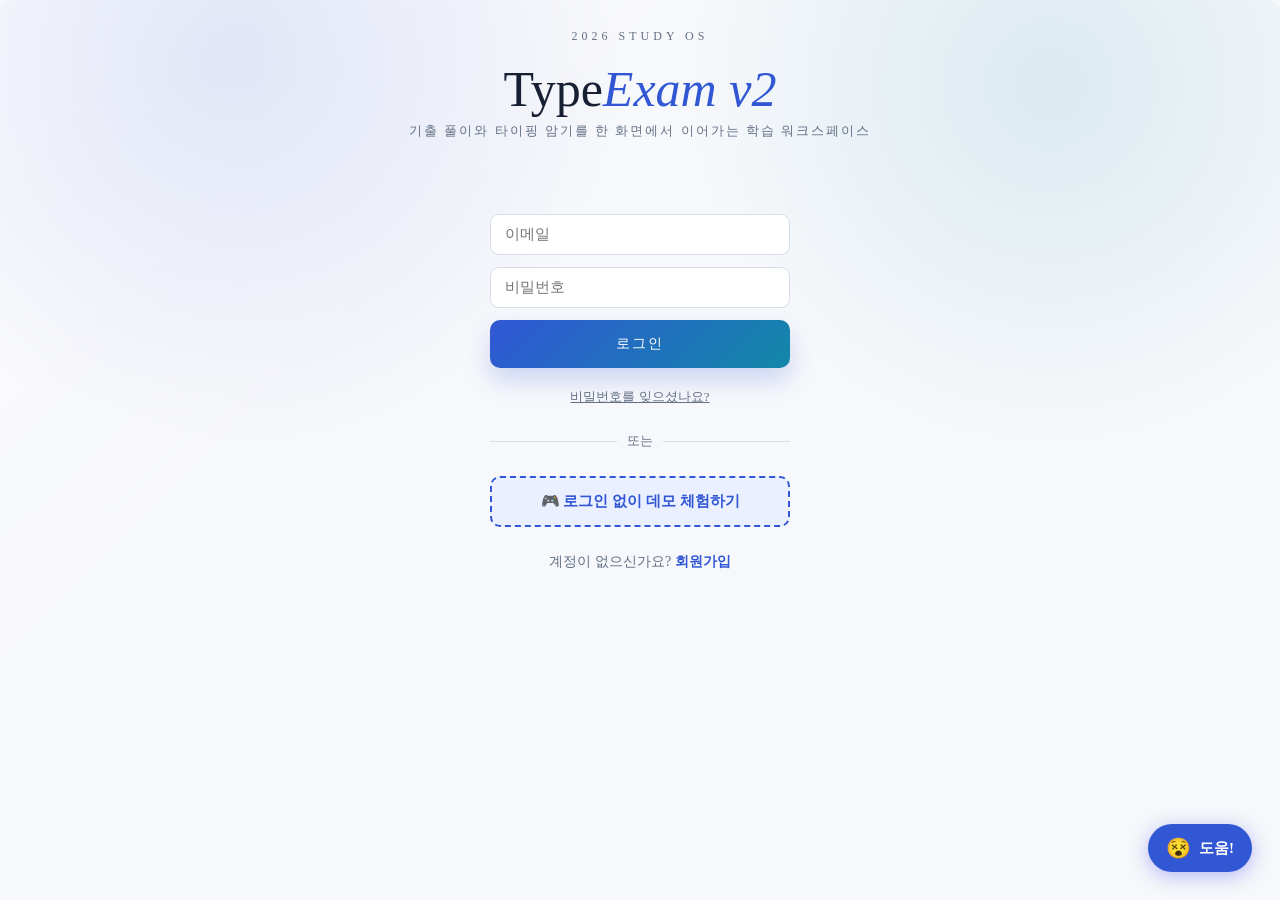
==== commit 793c13ce: "feat: TypeExam v2 - 티어 시스템, 데모 모드, 샘플 데이터 fallback" ====
--- a/index.html
+++ b/index.html
@@ -10,7 +10,7 @@
 <div id="root">
 
   <div class="nav-bar" id="main-nav" style="display: none;">
-    <div class="nav-logo" onclick="goHome()">Untitled</div>
+    <div class="nav-logo" onclick="goHome()">TypeExam v2</div>
     <div class="nav-tabs">
       <button class="nav-tab" onclick="openModal('m-info')">내 정보</button>
       <button id="nav-wrong" class="nav-tab" style="display: none;" onclick="goWrongNote()">오답노트</button>
@@ -52,23 +52,58 @@
         <p>소속: ptu</p>
         <p>상태: 정회원</p>
       </div>
+      <div class="account-tools">
+        <label class="form-label">닉네임</label>
+        <div class="account-row">
+          <input id="profile-username" class="form-input" placeholder="닉네임">
+          <button class="btn-indigo" onclick="updateProfileName()">변경</button>
+        </div>
+        <button class="btn-gray" onclick="sendPasswordReset()" style="width:100%;">비밀번호 재설정 메일 보내기</button>
+        <button class="btn-gray" onclick="resetLocalStudyData()" style="width:100%;">이 기기의 학습 목표 초기화</button>
+        <button class="btn-gray" onclick="requestAccountDeletion()" style="width:100%; opacity:0.6;" disabled>계정 탈퇴 <span style="font-size:11px; background:var(--amber-t); color:var(--amber); border-radius:6px; padding:1px 7px; margin-left:4px; font-weight:700;">준비 중</span></button>
+      </div>
       <button class="btn-gray" style="width:100%; margin-top:20px;" onclick="handleLogout()">로그아웃</button>
     </div>
   </div>
 
   <div id="s-login" class="screen active">
-    <div class="login-container">
-      <div class="home-title" style="font-size:50px;">Un<em>titled</em></div>
-      <div class="home-sub">로그인이 필요한 서비스입니다</div>
+    <div class="login-container v2-auth">
+      <div class="home-eyebrow">2026 STUDY OS</div>
+      <div class="home-title" style="font-size:50px;">Type<em>Exam v2</em></div>
+      <div class="home-sub">기출 풀이와 타이핑 암기를 한 화면에서 이어가는 학습 워크스페이스</div>
       <div class="login-form">
         <input type="email" id="login-email" class="form-input" placeholder="이메일" autocomplete="off">
         <input type="password" id="login-pw" class="form-input" placeholder="비밀번호">
         <button class="btn-start" onclick="handleLogin()" style="padding:15px;">로그인</button>
-        <div style="text-align:center; margin-top:15px; font-size:14px; color:var(--muted);">
+        <div style="text-align:center; margin-top:8px; font-size:13px; color:var(--muted);">
+          <a href="javascript:void(0)" onclick="showForgotPassword(); return false;" style="color:var(--muted); text-decoration:underline;">비밀번호를 잊으셨나요?</a>
+        </div>
+        <div style="display:flex; align-items:center; gap:10px; margin:14px 0; color:var(--muted); font-size:13px;">
+          <div style="flex:1; height:1px; background:var(--border);"></div>
+          <span>또는</span>
+          <div style="flex:1; height:1px; background:var(--border);"></div>
+        </div>
+        <button class="btn-demo" onclick="startDemoMode()" style="padding:14px;">
+          🎮 로그인 없이 데모 체험하기
+        </button>
+        <div style="text-align:center; margin-top:14px; font-size:14px; color:var(--muted);">
           계정이 없으신가요? 
-          <a href="#" onclick="showAuthScreen('s-signup'); return false;" style="color:var(--indigo); text-decoration:none; font-weight:bold;">회원가입</a>
-        </div>
-      </div>
+          <a href="javascript:void(0)" onclick="showAuthScreen('s-signup'); return false;" style="color:var(--indigo); text-decoration:none; font-weight:bold;">회원가입</a>
+        </div>
+      </div>
+    </div>
+  </div>
+
+  <!-- 비밀번호 찾기 모달 -->
+  <div id="m-forgot" class="modal-overlay" onclick="closeModal('m-forgot')">
+    <div class="modal-content" onclick="event.stopPropagation()">
+      <div class="modal-header">
+        <h3 style="font-family:var(--f-body); font-weight:500;">비밀번호 재설정</h3>
+        <button class="close-btn" onclick="closeModal('m-forgot')">✕</button>
+      </div>
+      <p style="font-size:14px; color:var(--muted); margin-bottom:14px;">가입한 이메일 주소를 입력하시면 재설정 링크를 보내드립니다.</p>
+      <input type="email" id="forgot-email" class="form-input" placeholder="이메일 주소" style="margin-bottom:12px;">
+      <button class="btn-indigo" style="width:100%;" onclick="sendForgotPasswordEmail()">재설정 메일 보내기</button>
     </div>
   </div>
 
@@ -84,7 +119,7 @@
         <button class="btn-start" onclick="handleSignup()" style="padding:15px;">회원가입</button>
         <div style="text-align:center; margin-top:15px; font-size:14px; color:var(--muted);">
           이미 계정이 있으신가요? 
-          <a href="#" onclick="showAuthScreen('s-login'); return false;" style="color:var(--indigo); text-decoration:none; font-weight:bold;">로그인</a>
+          <a href="javascript:void(0)" onclick="showAuthScreen('s-login'); return false;" style="color:var(--indigo); text-decoration:none; font-weight:bold;">로그인</a>
         </div>
       </div>
     </div>
@@ -108,22 +143,43 @@
   </div>
 
   <div id="s-main-choice" class="screen">
-    <div style="display:flex; flex-direction:column; align-items:center; justify-content:center; flex:1; padding-bottom:50px;">
-      
-      <div class="exam-grid" style="max-width:1000px; width:90%; gap:50px;">
-        
-        <div class="exam-card" style="--ca:var(--indigo);--ct:var(--indigo-t); text-align:center; padding:90px 20px; display:flex; flex-direction:column; justify-content:center; align-items:center;" onclick="setMode('typeexam'); showScreen('s-home')">
-          <div class="card-icon" style="font-size:90px; margin-bottom:30px;">⌨️</div>
-          <div class="card-name" style="font-size:36px; margin-bottom:15px; font-weight:700;">TypeExam</div>
-          <div class="card-desc" style="font-size:18px;">단어 및 개념 타이핑 훈련</div>
-        </div>
-        
-        <div class="exam-card" style="--ca:var(--amber);--ct:var(--amber-t); text-align:center; padding:90px 20px; display:flex; flex-direction:column; justify-content:center; align-items:center;" onclick="setMode('pastexam'); showScreen('s-past-exam')">
-          <div class="card-icon" style="font-size:90px; margin-bottom:30px;">📄</div>
-          <div class="card-name" style="font-size:36px; margin-bottom:15px; font-weight:700;">기출문제 풀이</div>
-          <div class="card-desc" style="font-size:18px;">실전 기출문제 학습 및 채점</div>
-        </div>
-        
+    <div class="v2-shell">
+      <section class="v2-hero">
+        <div>
+          <div class="home-eyebrow">TYPEEXAM VERSION 2</div>
+          <h1 class="v2-title">2026 시험 준비를 위한 집중형 학습 허브</h1>
+          <p class="v2-copy">타이핑 암기, 기출 풀이, 오답 추적, 랭킹 기록을 흐름이 끊기지 않게 연결했습니다.</p>
+        </div>
+        <div class="v2-status-panel" aria-label="학습 상태 요약">
+          <div class="v2-status-top">
+            <span>LIVE STUDY FLOW</span>
+            <b>v2</b>
+          </div>
+          <div class="v2-meter"><span></span></div>
+          <div class="v2-status-grid">
+            <div><b>2</b><span>학습 모드</span></div>
+            <div><b>30</b><span>랭킹 문항</span></div>
+            <div><b>15s</b><span>문항 제한</span></div>
+          </div>
+        </div>
+      </section>
+
+      <div class="v2-choice-grid">
+        <div class="exam-card v2-choice-card" style="--ca:var(--indigo);--ct:var(--indigo-t)" onclick="setMode('typeexam'); showScreen('s-home')">
+          <div class="v2-card-kicker">MEMORY TRAINING</div>
+          <div class="card-icon">⌨️</div>
+          <div class="card-name">TypeExam</div>
+          <div class="card-desc">정처기와 토익 핵심 개념을 입력하면서 빠르게 암기합니다.</div>
+          <div class="card-tags"><span class="tag">WPM</span><span class="tag">COMBO</span><span class="tag">오답노트</span></div>
+        </div>
+
+        <div class="exam-card v2-choice-card" style="--ca:var(--amber);--ct:var(--amber-t)" onclick="setMode('pastexam'); showScreen('s-past-exam')">
+          <div class="v2-card-kicker">PAST EXAM LAB</div>
+          <div class="card-icon">📄</div>
+          <div class="card-name">기출문제 풀이</div>
+          <div class="card-desc">실전 문제를 풀고 채점 결과를 오답 복습으로 이어갑니다.</div>
+          <div class="card-tags"><span class="tag">OMR</span><span class="tag">자동채점</span><span class="tag">복습</span></div>
+        </div>
       </div>
     </div>
   </div>
@@ -140,7 +196,7 @@
              <div class="section-divider">정보처리기사 필기 기출</div>
              <button class="btn-gray" style="width:100%; margin-bottom:10px; padding:10px;" onclick="startExam('2022년 1회차 필기', null, null, 100, 'jcs', 'jcs_2022_04')">22년 1회차 기출 (100문항)</button>
              <div class="section-divider" style="margin-top:20px;">TOEIC 기출</div>
-             <button class="btn-gray" style="width:100%; margin-bottom:10px; padding:10px;" onclick="startExam('TOEIC 실전 LC', 'assets/images/toeic_lc.png', 'assets/snd/toeic_lc.mp3', 100, 'toeic', null)">실전 모의고사 LC (이미지)</button>
+             <button class="btn-gray" style="width:100%; margin-bottom:10px; padding:10px; opacity:0.5; cursor:not-allowed; position:relative;" disabled title="준비 중입니다">실전 모의고사 LC (이미지) <span style="font-size:11px; background:var(--amber-t); color:var(--amber); border-radius:6px; padding:1px 7px; margin-left:6px; font-weight:700;">준비 중</span></button>
            </div>
            <div id="exam-solve-view" style="display:none; flex:1; flex-direction:column; min-height:0;">
              <button class="btn-gray" style="width:100%; margin-bottom:15px; padding:8px; flex-shrink:0;" onclick="backToExamList()">← 다른 문제 선택</button>
@@ -163,30 +219,59 @@
   </div>
 
   <div id="s-home" class="screen">
-    <div style="display:flex; flex-direction:column; align-items:center; justify-content:center; flex:1; padding-bottom:50px;">
-      <div class="home-eyebrow">EXAM TYPING TRAINER v4.0</div>
-      <div class="home-title">Type<em>Exam</em></div>
-      <div class="home-sub">정처기 실기 · 토익 — 파트별 타이핑 훈련</div>
-      <div class="exam-grid">
-        <div class="exam-card" style="--ca:var(--indigo);--ct:var(--indigo-t)" id="card-jcs" onclick="selExam('jcs')">
+    <div class="v2-shell v2-home">
+      <section class="v2-hero v2-hero-compact">
+        <div>
+          <div class="home-eyebrow">TYPE TRAINER v2</div>
+          <h1 class="v2-title">짧게 풀고 바로 외우는 시험 타이핑 루틴</h1>
+          <p class="v2-copy">과목을 선택하면 파트별 단어, 혼합 출제, 타임어택, 랭킹전까지 바로 이어집니다.</p>
+        </div>
+        <div class="v2-mini-panel">
+          <span>오늘의 목표</span>
+          <b>정확도 90%+</b>
+          <small>오답은 자동으로 복습 루프에 저장</small>
+        </div>
+      </section>
+
+      <section class="daily-goal-panel">
+        <div>
+          <div class="home-eyebrow">TODAY GOAL</div>
+          <div class="daily-goal-title">오늘 학습 목표</div>
+          <div class="daily-goal-sub" id="daily-goal-sub">0 / 30문제 완료</div>
+        </div>
+        <div class="daily-goal-middle">
+          <div class="v2-meter daily-goal-meter"><span id="daily-goal-fill"></span></div>
+          <div class="daily-goal-stats">
+            <span id="daily-goal-remaining">30문제 남음</span>
+            <span id="daily-goal-date">오늘</span>
+          </div>
+        </div>
+        <div class="daily-goal-actions">
+          <input id="daily-goal-input" class="form-input" type="number" min="10" max="200" step="10" value="30" aria-label="오늘 목표 문제 수">
+          <button class="btn-indigo" onclick="saveDailyGoal()">저장</button>
+        </div>
+      </section>
+
+      <div class="exam-grid v2-exam-grid">
+        <div class="exam-card v2-exam-card" style="--ca:var(--indigo);--ct:var(--indigo-t)" id="card-jcs" onclick="selExam('jcs')">
           <div class="card-icon">💻</div>
           <div class="card-name">정보처리기사 실기</div>
           <div class="card-desc">핵심 영어 용어를 타이핑하며 자연스럽게 암기</div>
           <div class="card-tags"><span class="tag">DB</span><span class="tag">알고리즘</span><span class="tag">네트워크</span><span class="tag">보안</span><span class="tag">SW공학</span></div>
         </div>
-        <div class="exam-card" style="--ca:var(--green);--ct:var(--green-t)" id="card-toeic" onclick="selExam('toeic')">
+        <div class="exam-card v2-exam-card" style="--ca:var(--green);--ct:var(--green-t)" id="card-toeic" onclick="selExam('toeic')">
           <div class="card-icon">📝</div>
           <div class="card-name">TOEIC</div>
           <div class="card-desc">파트별 빈출 어휘를 반복 타이핑으로 체화</div>
           <div class="card-tags"><span class="tag">Part 5</span><span class="tag">Part 6</span><span class="tag">Part 7</span><span class="tag">비즈니스</span></div>
         </div>
       </div>
-      <button class="btn-start" id="btn-go" disabled onclick="gopart()">파트 선택 →</button>
+      <button class="btn-start v2-primary" id="btn-go" disabled onclick="gopart()">파트 선택 →</button>
     </div>
   </div>
 
   <div id="s-part" class="screen">
-    <div style="padding:24px 28px">
+    <div class="part-page">
       <div class="back-row">
         <button class="back-btn" onclick="goHome()">← 뒤로</button>
         <div class="back-title" id="part-title">—</div>
@@ -198,8 +283,8 @@
   </div>
 
   <div id="s-mode" class="screen">
-    <div class="page-body" style="justify-content:center; align-items:center; padding-top:40px;">
-      <div style="width:min(820px,100%); display:flex; flex-direction:column; gap:20px;">
+    <div class="page-body mode-page">
+      <div class="mode-panel">
         <div class="page-header" style="margin-bottom:0;">
           <div class="page-title">게임 모드 선택</div>
           <div class="page-cnt" id="mode-part-label">—</div>
@@ -247,6 +332,11 @@
             <button class="btn-indigo" onclick="chooseTime(90)">90초</button>
             <button class="btn-indigo" onclick="chooseTime(120)">120초</button>
           </div>
+        </div>
+
+        <div id="practice-count-box" class="practice-count-box" style="display:none;">
+          <div style="font-size:13px; color:var(--muted); margin-bottom:12px; font-family:var(--f-mono);">전체파트 연습 문제 수를 골라주세요</div>
+          <div id="practice-count-buttons" class="practice-count-grid"></div>
         </div>
         <div class="btn-row" style="justify-content:flex-start;">
           <button class="btn-gray" onclick="showScreen('s-part')">← 파트로 돌아가기</button>
@@ -290,10 +380,12 @@
         </div>
         <div class="tw" id="tw"><span class="caret"></span></div>
         <div class="hint-row">
-          <button class="chip" id="h-len" onclick="showLenHint()" style="cursor:pointer; transition:all 0.2s;">💡 글자수 보기</button>
+          <button class="chip" id="h-len" onclick="showLenHint()" style="cursor:pointer; transition:all 0.2s;">💡 글자수 힌트</button>
           <span class="chip" id="h-first" style="display:none"></span>
-        </div>
-      </div>
+          <span id="mascot-reaction" class="mascot-reaction">🐱</span>
+        </div>
+      </div>
+      <div class="answer-feedback" id="answer-feedback" aria-live="polite"></div>
     </div>
     <div class="hint-panel" id="hint-panel">
       <div class="hint-panel-header">
@@ -429,15 +521,79 @@
     <div class="page-body">
       <div class="page-header">
         <div class="page-title">🏆 랭킹전 랭킹</div>
-        <div class="page-cnt" id="ranking-cnt">0개</div>
-      </div>
+        <div style="display:flex; align-items:center; gap:8px;">
+          <button class="btn-gray" style="font-size:12px; padding:4px 12px;" onclick="openModal('m-tier-info')">📋 랭킹 기준</button>
+          <div class="page-cnt" id="ranking-cnt">0개</div>
+        </div>
+      </div>
+      <!-- 내 티어 카드 -->
+      <div id="my-tier-card" class="my-tier-card" style="margin-bottom:16px;"></div>
       <div id="ranking-filter-wrap" style="display:flex; gap:10px; flex-wrap:wrap; margin-bottom:12px;"></div>
       <div id="ranking-current-title" style="font-weight:800; color:var(--text); margin-bottom:14px;">전체 랭킹</div>
-      <div style="background:var(--card); border:1.5px solid var(--border); border-radius:12px; padding:16px; margin-bottom:16px; color:var(--muted); font-size:13px; line-height:1.7;">
-        랭킹전이 끝나면 자동 저장됩니다. 전체는 정처기+토익 모든 파트를 합쳐 보여주고, 정처기/토익을 누르면 전체 또는 파트별 랭킹을 골라 볼 수 있습니다.<br>점수는 각 문제를 맞힌 순간의 남은 시간 × 10점을 모두 더한 값입니다. 첫 오답은 감점이 없고, 2~4번째 오답은 남은 시간이 1초씩 감소합니다.
-      </div>
       <div id="ranking-empty" style="display:none; text-align:center; padding:60px 20px; color:var(--muted);">아직 랭킹 기록이 없어요. 랭킹전을 한 판 완료해보세요.</div>
       <div id="ranking-list" style="display:flex; flex-direction:column; gap:10px;"></div>
+    </div>
+  </div>
+
+  <!-- 랭킹 기준 팝업 모달 -->
+  <div id="m-tier-info" class="modal-overlay" onclick="closeModal('m-tier-info')">
+    <div class="modal-content tier-info-modal" onclick="event.stopPropagation()" style="max-width:480px; max-height:85vh; overflow-y:auto;">
+      <div class="modal-header">
+        <h3 style="font-family:var(--f-body); font-weight:700;">📋 랭킹전 기준 안내</h3>
+        <button class="close-btn" onclick="closeModal('m-tier-info')">✕</button>
+      </div>
+
+      <!-- 티어표 -->
+      <div class="tier-info-section">
+        <div class="tier-info-title">🏅 티어 달성 조건 (LP 기준)</div>
+        <div class="tier-info-table">
+          <div class="tier-row"><span class="tier-badge" style="background:rgba(205,127,50,.15);color:#cd7f32;border-color:#cd7f32;">🥉 브론즈</span><span>0 ~ 999 LP</span></div>
+          <div class="tier-row"><span class="tier-badge" style="background:rgba(168,169,173,.15);color:#a8a9ad;border-color:#a8a9ad;">🥈 실버</span><span>1,000 ~ 1,999 LP</span></div>
+          <div class="tier-row"><span class="tier-badge" style="background:rgba(255,215,0,.15);color:#b8930a;border-color:#ffd700;">🥇 골드</span><span>2,000 ~ 3,499 LP</span></div>
+          <div class="tier-row"><span class="tier-badge" style="background:rgba(0,201,255,.13);color:#0099cc;border-color:#00c9ff;">💎 플래티넘</span><span>3,500 ~ 4,999 LP</span></div>
+          <div class="tier-row"><span class="tier-badge" style="background:rgba(110,198,245,.15);color:#3a9fd5;border-color:#6ec6f5;">💠 다이아</span><span>5,000 ~ 6,999 LP</span></div>
+          <div class="tier-row"><span class="tier-badge" style="background:rgba(168,85,247,.13);color:#a855f7;border-color:#a855f7;">👑 마스터</span><span>7,000 LP 이상</span></div>
+        </div>
+      </div>
+
+      <!-- 승패 기준 -->
+      <div class="tier-info-section">
+        <div class="tier-info-title">⚔️ 승패 판정 기준 점수</div>
+        <div class="tier-info-desc">최종 점수 = 정확도 + WPM + 누적 랭킹점수÷10 + 베스트 콤보</div>
+        <div class="tier-info-table">
+          <div class="tier-row header-row"><span>티어</span><span>기준 점수 이상 → 승리</span></div>
+          <div class="tier-row"><span class="tier-badge sm" style="background:rgba(205,127,50,.15);color:#cd7f32;">🥉 브론즈</span><span>300점 이상</span></div>
+          <div class="tier-row"><span class="tier-badge sm" style="background:rgba(168,169,173,.15);color:#a8a9ad;">🥈 실버</span><span>500점 이상</span></div>
+          <div class="tier-row"><span class="tier-badge sm" style="background:rgba(255,215,0,.15);color:#b8930a;">🥇 골드</span><span>700점 이상</span></div>
+          <div class="tier-row"><span class="tier-badge sm" style="background:rgba(0,201,255,.13);color:#0099cc;">💎 플래티넘</span><span>900점 이상</span></div>
+          <div class="tier-row"><span class="tier-badge sm" style="background:rgba(110,198,245,.15);color:#3a9fd5;">💠 다이아</span><span>1,100점 이상</span></div>
+          <div class="tier-row"><span class="tier-badge sm" style="background:rgba(168,85,247,.13);color:#a855f7;">👑 마스터</span><span>1,300점 이상</span></div>
+        </div>
+      </div>
+
+      <!-- LP 증감 -->
+      <div class="tier-info-section">
+        <div class="tier-info-title">📈 LP 증감</div>
+        <div class="tier-info-table">
+          <div class="tier-row"><span style="color:var(--success); font-weight:700;">✅ 승리</span><span>+15 ~ +30 LP (연승 보너스 적용)</span></div>
+          <div class="tier-row"><span style="color:var(--error); font-weight:700;">❌ 패배</span><span>-5 ~ -15 LP</span></div>
+        </div>
+      </div>
+
+      <!-- 연승 보너스 -->
+      <div class="tier-info-section">
+        <div class="tier-info-title">🔥 연승 보너스 (최대 5연승)</div>
+        <div class="tier-info-table">
+          <div class="tier-row header-row"><span>연승</span><span>LP 보너스</span></div>
+          <div class="tier-row"><span>2연승</span><span>+10%</span></div>
+          <div class="tier-row"><span>3연승</span><span>+20%</span></div>
+          <div class="tier-row"><span>4연승</span><span>+30%</span></div>
+          <div class="tier-row highlight-row"><span>5연승 🔥</span><span>+40% (최대)</span></div>
+        </div>
+        <div class="tier-info-desc" style="margin-top:8px;">패배 시 연승이 0으로 초기화됩니다.</div>
+      </div>
+
+      <button class="btn-indigo" style="width:100%; margin-top:4px;" onclick="closeModal('m-tier-info')">확인</button>
     </div>
   </div>
 
@@ -528,14 +684,14 @@
 <script src="https://cdn.jsdelivr.net/npm/chart.js@4.4.0/dist/chart.umd.min.js"></script>
 <script src="https://cdn.jsdelivr.net/npm/marked/marked.min.js"></script>
 <script src="js/supabase-client.js"></script>
+<script src="js/script.js"></script>
 <script src="js/ui.js"></script>
 <script src="js/auth.js"></script>
+<script src="js/ranking.js"></script>
 <script src="js/game.js"></script>
 <script src="js/wrong-note.js"></script>
 <script src="js/exam.js"></script>
 <script src="js/stats.js"></script>
-<script src="js/ranking.js"></script>
-<script src="js/script.js"></script>
 <script src="js/chatbot.js"></script>
 </body>
-</html>+</html>
--- a/css/style.css
+++ b/css/style.css
@@ -5,21 +5,21 @@
   transition: background-color 0.25s, color 0.25s;
 }
 :root{
-  --bg:#FAF8F4;--bg2:#F0EDE6;--bg3:#E8E4DC;--card:#FFFFFF;
-  --border:#D8D3CA;--border2:#C8C2B8;--text:#2C2C2C;--muted:#7A7570;--dim:#B0A99F;
-  --indigo:#2D4A8A;--indigo-t:#EBF0FA;--green:#2E6B4F;--green-t:#E8F4EE;
+  --bg:#F7F8FB;--bg2:#EEF2F7;--bg3:#E1E7F0;--card:#FFFFFF;
+  --border:#D7DEE8;--border2:#C3CEDB;--text:#172033;--muted:#647085;--dim:#9AA6B8;
+  --indigo:#3157D5;--indigo-t:#EAF0FF;--green:#16815E;--green-t:#E6F6F0;
   --correct:#5C4A9E;--success:#4A7C59;--error:#C0392B;--error-t:#FAEAEA;
-  --amber:#B07D2E;--amber-t:#FBF3E2;
-  --shadow:0 2px 12px rgba(0,0,0,0.07);
+  --amber:#B86717;--amber-t:#FFF1DE;--rose:#D83A6B;--cyan:#1287A8;
+  --shadow:0 18px 45px rgba(25,38,66,0.11);
   --f-display:var(--font-serif);
   --f-mono:var(--font-mono);
   --f-body:var(--font-sans);
 }
 [data-theme="dark"]{
   color-scheme: "dark";
-  --bg:#18181B;--bg2:#1F1F23;--bg3:#27272A;--card:#1F1F23;
-  --border:#3F3F46;--border2:#52525B;--text:#F4F4F5;--muted:#A1A1AA;--dim:#71717A;
-  --indigo:#6B8FD4;--indigo-t:#1E2D4A;--green:#5BAF82;--green-t:#162B22;
+  --bg:#10131A;--bg2:#171C27;--bg3:#202838;--card:#171C27;
+  --border:#2E394E;--border2:#46536B;--text:#F5F7FB;--muted:#A5B0C3;--dim:#6F7B91;
+  --indigo:#89A4FF;--indigo-t:#1B2851;--green:#68D3A1;--green-t:#143426;
   --correct:#9D85E0;--success:#6BAD87;--error:#F87171;--error-t:#2C1515;
   --amber:#E0A84A;--amber-t:#2C1F08;
   --shadow:0 2px 12px rgba(0,0,0,0.4);
@@ -29,7 +29,7 @@
   min-height:700px; border-radius:14px; overflow:hidden; position:relative;
   transition:background .25s,color .25s;
 }
-#root::before{content:'';position:absolute;inset:0;background-image:repeating-linear-gradient(0deg,transparent,transparent 39px,rgba(0,0,0,0.022) 39px,rgba(0,0,0,0.022) 40px);pointer-events:none;z-index:0}
+#root::before{content:'';position:absolute;inset:0;background:radial-gradient(circle at 18% 8%,rgba(49,87,213,.12),transparent 32%),radial-gradient(circle at 82% 12%,rgba(18,135,168,.12),transparent 30%),linear-gradient(135deg,rgba(255,255,255,.48),transparent 38%);pointer-events:none;z-index:0}
 
 /* ── 화면 전환 제어 (중요) ── */
 .screen { display: none !important; flex-direction: column; min-height: 700px; position: relative; z-index: 1; }
@@ -49,14 +49,19 @@
 .setting-item { display: flex; justify-content: space-between; align-items: center; padding: 12px 0; border-bottom: 1px solid var(--border); }
 .close-btn { background: none; border: none; font-size: 18px; color: var(--muted); cursor: pointer; }
 .info-body p { margin-bottom: 10px; font-size: 14px; color: var(--text); }
+.account-tools{display:flex;flex-direction:column;gap:10px;margin-top:18px;padding-top:16px;border-top:1px solid var(--border)}
+.account-row{display:flex;gap:8px}
+.account-row .form-input{min-width:0}
+.btn-gray.danger{border-color:var(--error);color:var(--error)}
+.btn-gray.danger:hover{background:var(--error-t)}
 
 /* ── 로그인 디자인 ── */
 .login-container { display: flex; flex-direction: column; align-items: center; justify-content: center; flex: 1; padding-bottom: 100px; }
 .login-form { width: 100%; max-width: 300px; display: flex; flex-direction: column; gap: 12px; margin-top: 30px; }
 
 /* ── 내비게이션 ── */
-.nav-bar{display:flex;align-items:center;gap:12px;padding:14px 24px;background:var(--card);border-bottom:1.5px solid var(--border);flex-shrink:0}
-.nav-logo{font-family:var(--f-display);font-size:22px;color:var(--indigo);cursor:pointer;flex-shrink:0}
+.nav-bar{display:flex;align-items:center;gap:12px;padding:14px 24px;background:color-mix(in srgb,var(--card) 86%,transparent);border-bottom:1.5px solid var(--border);flex-shrink:0;backdrop-filter:blur(18px)}
+.nav-logo{font-family:var(--f-display);font-size:22px;color:var(--indigo);cursor:pointer;flex-shrink:0;font-weight:800}
 .nav-tabs{display:flex;gap:4px;margin-left:auto}
 .nav-tab{padding:7px 18px;border-radius:7px;font-size:13px;letter-spacing:1px;color:var(--muted);cursor:pointer;transition:all .15s;border:none;background:none;font-family:var(--f-mono)}
 .nav-tab:hover{background:var(--bg2);color:var(--text)}
@@ -64,8 +69,8 @@
 /* ── 공통 UI ── */
 .theme-btn{padding:6px 13px;border-radius:7px;font-size:13px;letter-spacing:1px;color:var(--muted);cursor:pointer;transition:all .15s;border:1.5px solid var(--border);background:var(--bg2);font-family:var(--f-mono);}
 .theme-btn:hover{border-color:var(--indigo);color:var(--indigo);background:var(--indigo-t)}
-.btn-start{padding:15px 48px;border-radius:10px;border:none;background:var(--indigo);color:white;font-family:var(--f-mono);font-size:14px;letter-spacing:2px;cursor:pointer;transition:all .2s}
-.btn-start:hover{background:#243d75;transform:translateY(-1px)}
+.btn-start{padding:15px 48px;border-radius:10px;border:none;background:linear-gradient(135deg,var(--indigo),var(--cyan));color:white;font-family:var(--f-mono);font-size:14px;letter-spacing:2px;cursor:pointer;transition:all .2s;box-shadow:0 12px 24px rgba(49,87,213,.22)}
+.btn-start:hover{filter:brightness(.95);transform:translateY(-1px)}
 .btn-start:disabled{background:var(--dim);cursor:not-allowed;transform:none}
 .btn-indigo{padding:12px 28px;border-radius:9px;border:1.5px solid var(--indigo);background:transparent;color:var(--indigo);font-family:var(--f-mono);font-size:13px;letter-spacing:1px;cursor:pointer;transition:all .15s}
 .btn-indigo:hover{background:var(--indigo-t)}
@@ -92,11 +97,52 @@
 .card-tags{display:flex;gap:5px;flex-wrap:wrap;margin-top:10px}
 .tag{font-size:11px;padding:3px 9px;border-radius:5px;border:1px solid var(--border);color:var(--muted);font-family:var(--f-mono)}
 
+/* ── Version 2 main page ── */
+.v2-auth{position:relative;padding-inline:24px}
+.v2-shell{width:min(1120px,calc(100% - 48px));margin:0 auto;padding:54px 0 42px;display:flex;flex-direction:column;gap:30px;flex:1}
+.v2-hero{display:grid;grid-template-columns:minmax(0,1fr) 360px;gap:28px;align-items:stretch}
+.v2-hero-compact{grid-template-columns:minmax(0,1fr) 310px;align-items:center}
+.v2-title{font-family:var(--f-display);font-size:clamp(38px,5vw,68px);line-height:1.02;color:var(--text);max-width:820px;letter-spacing:0}
+.v2-copy{margin-top:18px;color:var(--muted);font-size:17px;line-height:1.7;max-width:680px}
+.v2-status-panel,.v2-mini-panel{background:color-mix(in srgb,var(--card) 84%,transparent);border:1.5px solid var(--border);border-radius:14px;padding:24px;box-shadow:var(--shadow);backdrop-filter:blur(18px)}
+.v2-status-top{display:flex;justify-content:space-between;align-items:center;color:var(--muted);font-size:12px;letter-spacing:2px;font-family:var(--f-mono);margin-bottom:28px}
+.v2-status-top b{color:white;background:linear-gradient(135deg,var(--rose),var(--amber));border-radius:999px;padding:5px 11px;letter-spacing:1px}
+.v2-meter{height:12px;border-radius:999px;background:var(--bg3);overflow:hidden;margin-bottom:22px}
+.v2-meter span{display:block;width:72%;height:100%;border-radius:inherit;background:linear-gradient(90deg,var(--indigo),var(--cyan),var(--green))}
+.v2-status-grid{display:grid;grid-template-columns:repeat(3,1fr);gap:10px}
+.v2-status-grid div{background:var(--bg2);border:1px solid var(--border);border-radius:10px;padding:14px 10px}
+.v2-status-grid b{display:block;font-size:24px;color:var(--text);font-family:var(--f-mono)}
+.v2-status-grid span,.v2-mini-panel span,.v2-mini-panel small{display:block;color:var(--muted);font-size:12px;line-height:1.45}
+.v2-mini-panel{display:flex;flex-direction:column;gap:10px}
+.v2-mini-panel b{font-size:28px;color:var(--text)}
+.v2-choice-grid{display:grid;grid-template-columns:repeat(2,minmax(0,1fr));gap:18px}
+.v2-choice-card{min-height:280px;padding:34px;display:flex;flex-direction:column;justify-content:flex-end}
+.v2-choice-card .card-icon{font-size:48px;margin:18px 0}
+.v2-choice-card .card-name{font-size:30px;font-weight:800;margin-bottom:10px}
+.v2-choice-card .card-desc{font-size:15px;max-width:360px}
+.v2-card-kicker{font-family:var(--f-mono);font-size:11px;letter-spacing:2px;color:var(--muted)}
+.v2-home{justify-content:center}
+.v2-exam-grid{max-width:760px;margin-bottom:10px}
+.v2-exam-card{min-height:220px}
+.v2-exam-card .card-icon{font-size:34px}
+.v2-exam-card .card-name{font-size:20px;font-weight:800}
+.v2-primary{align-self:flex-start;margin-top:8px}
+.daily-goal-panel{display:grid;grid-template-columns:minmax(180px,260px) 1fr auto;gap:18px;align-items:center;background:var(--card);border:1.5px solid var(--border);border-radius:14px;padding:18px;box-shadow:0 12px 30px rgba(25,38,66,.07)}
+.daily-goal-panel .home-eyebrow{margin-bottom:6px}
+.daily-goal-title{font-size:20px;font-weight:800;color:var(--text)}
+.daily-goal-sub{font-size:13px;color:var(--muted);margin-top:4px}
+.daily-goal-middle{display:flex;flex-direction:column;gap:8px}
+.daily-goal-meter{margin:0;height:10px}
+.daily-goal-stats{display:flex;justify-content:space-between;color:var(--muted);font-size:12px;font-family:var(--f-mono)}
+.daily-goal-actions{display:flex;gap:8px;align-items:center}
+.daily-goal-actions .form-input{width:88px}
+
 /* ── 파트 선택 및 모드 ── */
 .back-row{display:flex;align-items:center;gap:12px;margin-bottom:26px}
 .back-btn{background:none;border:1.5px solid var(--border);color:var(--muted);padding:7px 15px;border-radius:7px;cursor:pointer;font-family:var(--f-mono);font-size:13px;transition:all .15s}
 .back-btn:hover{border-color:var(--indigo);color:var(--indigo)}
 .back-title{font-size:17px;font-weight:500;color:var(--text);font-family:var(--f-body)}
+.back-cnt{margin-left:auto;font-size:12px;color:var(--muted);font-family:var(--f-mono);background:var(--bg2);border:1px solid var(--border);border-radius:999px;padding:6px 12px}
 .part-grid{display:grid;grid-template-columns:repeat(auto-fill,minmax(210px,1fr));gap:12px}
 .part-card{background:var(--card);border:1.5px solid var(--border);border-radius:12px;padding:20px;cursor:pointer;transition:all .18s;position:relative}
 .part-card:hover{border-color:var(--indigo);transform:translateY(-1px)}
@@ -106,33 +152,64 @@
 .mode-grid-3{display:grid;grid-template-columns:repeat(3,1fr);gap:14px;}
 .mix-badge{display:inline-flex;align-items:center;gap:5px;font-size:11px;padding:3px 10px;border-radius:12px;font-family:var(--f-mono);font-weight:500;background:linear-gradient(90deg,var(--indigo-t) 50%,var(--green-t) 50%);border:1px solid var(--indigo);color:var(--indigo);}
 
+.v2-home{width:min(980px,calc(100% - 48px));padding-top:34px;gap:22px}
+.v2-home .v2-hero{gap:18px}
+.v2-home .v2-title{font-size:clamp(34px,4vw,50px);max-width:680px}
+.v2-home .v2-copy{margin-top:12px}
+.v2-exam-grid{max-width:100%;gap:14px}
+.v2-exam-card{min-height:180px;padding:24px}
+.part-page{width:min(1040px,calc(100% - 40px));margin:0 auto;padding:24px 0 34px}
+.part-page .back-row{background:color-mix(in srgb,var(--card) 86%,transparent);border:1px solid var(--border);border-radius:14px;padding:14px 16px;box-shadow:0 10px 30px rgba(25,38,66,.06)}
+.part-page .part-grid{grid-template-columns:repeat(auto-fit,minmax(220px,1fr));gap:12px;align-items:stretch}
+.part-page .part-card{min-height:118px;padding:18px 18px 16px;display:flex;flex-direction:column;justify-content:flex-end}
+.part-page .part-card.featured{grid-column:span 2;min-height:118px;background:linear-gradient(135deg,var(--indigo-t),color-mix(in srgb,var(--card) 72%,var(--cyan)));border-color:var(--indigo)}
+.part-page .part-card-cnt{top:14px;right:14px}
+.part-page .part-name{font-size:16px;font-weight:800;display:flex;align-items:center;gap:8px;padding-right:70px}
+.part-page .part-desc{font-size:13px;margin-top:8px;min-height:36px}
+.part-icon{display:inline-flex;align-items:center;justify-content:center;width:28px;height:28px;border-radius:8px;background:var(--card);border:1px solid var(--border)}
+.mode-page{justify-content:center;align-items:center;padding-top:28px}
+.mode-panel{width:min(920px,100%);display:flex;flex-direction:column;gap:16px}
+.mode-panel .exam-card{min-height:138px;padding:20px}
+.mode-panel .card-icon{font-size:30px;margin-bottom:8px}
+.mode-panel .card-name{font-size:15px;font-weight:800}
+.practice-count-box{background:var(--card);border:1px solid var(--border);border-radius:14px;padding:18px;box-shadow:0 10px 30px rgba(25,38,66,.06)}
+.practice-count-grid{display:grid;grid-template-columns:repeat(7,minmax(72px,1fr));gap:8px}
+.practice-count-grid .btn-indigo{padding:11px 10px;width:100%;text-align:center}
+
 /* ── 게임 화면 ── */
-.g-hud{display:flex;align-items:center;padding:12px 22px;background:var(--card);border-bottom:1.5px solid var(--border);flex-shrink:0;}
+.g-hud{display:flex;align-items:center;padding:14px 22px;background:color-mix(in srgb,var(--card) 90%,transparent);border-bottom:1.5px solid var(--border);flex-shrink:0;gap:12px;backdrop-filter:blur(18px)}
 .g-badge{font-size:12px;font-weight:500;letter-spacing:2px;padding:5px 12px;border-radius:5px;margin-right:14px;font-family:var(--f-mono)}
 .g-pname{font-size:14px;color:var(--muted);flex:1;font-family:var(--f-body)}
-.g-stats{display:flex;gap:22px;margin-right:16px}
-.g-stat{font-size:13px;color:var(--muted);font-family:var(--f-mono)}
+.g-stats{display:flex;gap:8px;margin-right:6px}
+.g-stat{font-size:12px;color:var(--muted);font-family:var(--f-mono);background:var(--bg2);border:1px solid var(--border);border-radius:9px;padding:7px 10px;white-space:nowrap}
 .g-stat b{color:var(--text);font-weight:500}
 .g-exit-btn{background:none;border:1.5px solid var(--border);color:var(--muted);padding:6px 14px;border-radius:7px;cursor:pointer;font-family:var(--f-mono);font-size:12px;letter-spacing:1px;transition:all .15s;}
 .g-exit-btn:hover{border-color:var(--error);color:var(--error);background:var(--error-t)}
-.g-body{flex:1;display:flex;flex-direction:column;padding:22px;gap:16px}
+.g-body{flex:1;display:flex;flex-direction:column;padding:20px 24px;gap:14px;max-width:980px;width:100%;margin:0 auto}
 .prog-row{display:flex;align-items:center;gap:10px;flex-shrink:0}
 .prog-lbl{font-size:12px;color:var(--muted);letter-spacing:1px;font-family:var(--f-mono)}
 .prog-track{flex:1;height:6px;background:var(--bg3);border-radius:3px;overflow:hidden}
 .prog-fill{height:100%;background:var(--indigo);border-radius:3px;transition:width .35s ease}
 .prog-cnt{font-size:12px;color:var(--muted);font-family:var(--f-mono)}
-.dot-row{display:flex;gap:5px;flex-wrap:wrap;justify-content:center}
+.dot-row{display:flex;gap:5px;flex-wrap:wrap;justify-content:center;max-height:34px;overflow:hidden}
 .dot{width:8px;height:8px;border-radius:50%;background:var(--border);transition:all .2s}
 .dot.done{background:var(--success)}
 .dot.cur{background:var(--indigo);transform:scale(1.5)}
-.word-card{background:var(--card);border:1.5px solid var(--border);border-radius:14px;padding:24px 26px;flex-shrink:0}
+.word-card{background:var(--card);border:1.5px solid var(--border);border-radius:14px;padding:26px 28px;flex-shrink:0;box-shadow:0 14px 34px rgba(25,38,66,.08)}
 .wc-top{display:flex;align-items:center;gap:10px;margin-bottom:10px}
 .wc-label{font-size:12px;letter-spacing:2px;color:var(--muted);font-family:var(--f-mono)}
 .wc-div{flex:1;height:1px;background:var(--border)}
-.wc-mean{font-size:18px;color:var(--text);line-height:1.65;font-family:var(--f-body);font-weight:500}
+.wc-mean{font-size:20px;color:var(--text);line-height:1.65;font-family:var(--f-body);font-weight:700}
 .wc-ctx{font-size:14px;color:var(--muted);font-family:var(--f-body);font-style:italic;margin-top:8px;padding-left:12px;border-left:3px solid var(--border);line-height:1.55}
-.type-area{flex:1;display:flex;flex-direction:column;align-items:center;justify-content:center;gap:18px;min-height:160px;position:relative}
-.tw{font-size:40px;font-weight:500;letter-spacing:6px;text-align:center;min-height:56px;font-family:var(--f-mono)}
+.type-area{flex:1;display:flex;flex-direction:column;align-items:center;justify-content:center;gap:16px;min-height:190px;position:relative;background:color-mix(in srgb,var(--card) 62%,transparent);border:1px solid var(--border);border-radius:16px;padding:24px}
+.tw{font-size:44px;font-weight:800;letter-spacing:6px;text-align:center;min-height:60px;font-family:var(--f-mono);max-width:100%;word-break:break-all}
+.answer-feedback{display:none;align-items:center;gap:12px;background:var(--card);border:1.5px solid var(--border);border-radius:12px;padding:12px 14px;box-shadow:0 10px 28px rgba(25,38,66,.08)}
+.answer-feedback.show{display:flex}
+.answer-feedback.correct{border-color:var(--success);background:var(--green-t)}
+.answer-feedback.wrong{border-color:var(--error);background:var(--error-t)}
+.answer-feedback b{font-family:var(--f-mono);font-size:12px;letter-spacing:1px}
+.answer-feedback span{font-weight:800;color:var(--text)}
+.answer-feedback small{color:var(--muted);line-height:1.4}
 .caret{display:none;}
 .shake{animation:shake .2s}
 @keyframes shake{0%,100%{transform:translateX(0)}25%{transform:translateX(-8px)}75%{transform:translateX(8px)}}
@@ -154,9 +231,10 @@
 .hint-answer{font-size:28px;font-weight:700;color:var(--amber);font-family:var(--f-mono);letter-spacing:4px;margin-bottom:8px;word-break:break-all;}
 .hint-desc{font-size:13px;color:var(--muted);font-family:var(--f-body);line-height:1.6;padding-left:10px;border-left:3px solid var(--amber);}
 .hint-notice{font-size:11px;color:var(--amber);font-family:var(--f-mono);margin-top:8px;opacity:.8;}
-.g-input-row{padding:16px 22px;background:var(--card);border-top:1.5px solid var(--border);display:flex;gap:12px;align-items:center;flex-shrink:0}
+.g-input-row{padding:16px 22px;background:var(--card);border-top:1.5px solid var(--border);display:flex;gap:12px;align-items:center;flex-shrink:0;box-shadow:0 -12px 30px rgba(25,38,66,.06)}
 .g-prompt{color:var(--indigo);font-size:22px;font-family:var(--f-mono)}
-#g-input{flex:1;background:transparent;border:none;outline:none;font-family:var(--f-mono);font-size:22px;color:var(--text);caret-color:var(--indigo)}
+#g-input{flex:1;background:var(--bg2);border:1.5px solid var(--border);border-radius:12px;outline:none;font-family:var(--f-mono);font-size:22px;color:var(--text);caret-color:var(--indigo);padding:12px 14px}
+#g-input:focus{border-color:var(--indigo);box-shadow:0 0 0 4px var(--indigo-t);background:var(--card)}
 #g-input::placeholder{color:var(--dim)}
 .skip-btn{font-size:12px;color:var(--muted);background:none;border:1px solid var(--border);padding:6px 14px;border-radius:20px;cursor:pointer;font-family:var(--f-mono);transition:all .15s}
 .skip-btn:hover{color:var(--amber);border-color:var(--amber);background:var(--amber-t)}
@@ -189,6 +267,21 @@
 .note-del{background:none;border:none;color:var(--dim);cursor:pointer;font-size:15px;padding:3px 7px;border-radius:5px;transition:all .15s;flex-shrink:0}
 .note-del:hover{background:var(--error-t);color:var(--error)}
 .note-actions{display:flex;gap:10px;margin-top:16px}
+.wrong-group-grid{grid-template-columns:repeat(auto-fit,minmax(240px,1fr));gap:12px}
+.wrong-filter-panel{display:grid;grid-template-columns:minmax(220px,1fr) 160px auto auto;gap:10px;align-items:center;background:var(--card);border:1px solid var(--border);border-radius:14px;padding:14px}
+.filter-check{display:flex;align-items:center;gap:6px;font-size:13px;color:var(--muted);white-space:nowrap}
+.wrong-group-card{min-height:128px;display:flex;flex-direction:column;justify-content:flex-end}
+.wrong-card-meta{display:flex;gap:7px;flex-wrap:wrap;margin-top:12px}
+.wrong-card-meta span{font-size:11px;font-family:var(--f-mono);color:var(--muted);background:var(--card);border:1px solid var(--border);border-radius:999px;padding:4px 9px}
+.wrong-toolbar{display:flex;justify-content:space-between;align-items:center;width:100%;background:var(--card);border:1px solid var(--border);border-radius:12px;padding:10px 12px;margin-bottom:8px}
+.mask-toggles{display:flex;gap:8px;flex-wrap:wrap}
+.wrong-search-inline{max-width:240px;padding:8px 10px;font-size:13px}
+.wrong-note-item{display:grid;grid-template-columns:minmax(140px,210px) minmax(0,1fr) 34px;align-items:start}
+.wrong-note-item .note-word{min-width:0;font-weight:800;line-height:1.45;word-break:break-word}
+.wrong-note-item .note-mean{font-size:14px;color:var(--text);margin-bottom:8px}
+.note-context{font-size:12px;color:var(--muted);line-height:1.5;padding-left:10px;border-left:3px solid var(--border);margin-bottom:8px}
+.note-chip{display:inline-flex;align-items:center;font-size:11px;font-family:var(--f-mono);color:var(--muted);background:var(--bg2);border:1px solid var(--border);border-radius:999px;padding:3px 8px}
+.note-chip.strong{color:var(--error);background:var(--error-t);border-color:color-mix(in srgb,var(--error) 35%,var(--border))}
 .form-group{margin-bottom:14px}
 .form-label{font-size:12px;letter-spacing:2px;color:var(--muted);margin-bottom:6px;display:block;font-family:var(--f-mono)}
 .form-textarea{width:100%;padding:11px 14px;border:1.5px solid var(--border);border-radius:9px;font-family:var(--f-body);font-size:14px;color:var(--text);background:var(--card);outline:none;transition:border-color .15s;resize:none;line-height:1.6}
@@ -219,4 +312,339 @@
 .combo-fire-4 { color: #c0392b; border-color: #c0392b; background: rgba(192,57,43,0.25); transform: scale(1.4); text-shadow: 0 0 10px #c0392b, 0 0 20px #e74c3c; animation: fireShake 0.1s infinite alternate; font-weight: bold; }
 @keyframes firePulse { 0% { text-shadow: 0 0 5px #d35400; transform: scale(1.25); } 100% { text-shadow: 0 0 15px #e67e22; transform: scale(1.35); } }
 @keyframes fireShake { 0% { transform: scale(1.4) translate(-1px, 1px) rotate(-1deg); text-shadow: 0 0 10px #c0392b; } 50% { transform: scale(1.45) translate(1px, -1px) rotate(1deg); text-shadow: 0 0 20px #ff3b30, 0 0 30px #ff9500; } 100% { transform: scale(1.4) translate(-1px, -1px) rotate(0deg); text-shadow: 0 0 15px #c0392b; } }
-input:-webkit-autofill { -webkit-box-shadow: 0 0 0 1000px var(--card) inset !important; -webkit-text-fill-color: var(--text) !important; transition: background-color 5000s ease-in-out 0s; }+input:-webkit-autofill { -webkit-box-shadow: 0 0 0 1000px var(--card) inset !important; -webkit-text-fill-color: var(--text) !important; transition: background-color 5000s ease-in-out 0s; }
+
+@media (max-width: 820px){
+  .nav-bar{padding:12px 14px;align-items:flex-start}
+  .nav-tabs{flex-wrap:wrap;justify-content:flex-end}
+  .nav-tab{padding:7px 10px;font-size:12px}
+  .v2-shell{width:min(100% - 28px,680px);padding:32px 0 30px}
+  .v2-hero,.v2-hero-compact,.v2-choice-grid,.exam-grid,.mode-grid-3{grid-template-columns:1fr !important}
+  .v2-title{font-size:38px}
+  .v2-copy{font-size:15px}
+  .v2-choice-card{min-height:220px;padding:28px}
+  .v2-choice-card .card-name{font-size:25px}
+  .v2-primary{align-self:stretch}
+  .daily-goal-panel{grid-template-columns:1fr}
+  .daily-goal-actions{width:100%}
+  .daily-goal-actions .form-input{width:100%}
+  .login-container{padding:40px 18px}
+  .part-page{width:min(100% - 28px,680px)}
+  .part-page .part-card.featured{grid-column:auto}
+  .practice-count-grid{grid-template-columns:repeat(2,minmax(0,1fr))}
+  .g-hud{align-items:flex-start;flex-wrap:wrap}
+  .g-stats{width:100%;display:grid;grid-template-columns:repeat(2,minmax(0,1fr));order:3}
+  .g-body{padding:16px 14px}
+  .wc-mean{font-size:17px}
+  .tw{font-size:34px;letter-spacing:3px}
+  .g-input-row{padding:12px;flex-wrap:wrap}
+  #g-input{width:100%;flex-basis:100%;order:-1}
+  .wrong-toolbar{align-items:flex-start;gap:8px;flex-direction:column}
+  .wrong-filter-panel{grid-template-columns:1fr}
+  .wrong-search-inline{max-width:none;width:100%}
+  .wrong-note-item{grid-template-columns:1fr 34px}
+  .wrong-note-item .note-word{grid-column:1 / -1}
+  .note-actions{flex-direction:column}
+  .note-actions .btn-amber,.note-actions .btn-gray{width:100%}
+  #ranking-list > div{grid-template-columns:1fr !important;text-align:left}
+  #ranking-list > div > div:first-child{text-align:left !important}
+  #ranking-list > div > div:last-child{text-align:left !important}
+  #recent-records-list > div{align-items:flex-start !important;flex-direction:column;gap:8px}
+  #recent-records-list > div > div{width:100%;flex-wrap:wrap}
+}
+
+/* =============================================
+   재미 요소: 마스코트 & 스트릭 토스트
+   ============================================= */
+
+/* 마스코트 반응 이모지 */
+.mascot-reaction {
+  font-size: 28px;
+  display: inline-block;
+  line-height: 1;
+  margin-left: 4px;
+  vertical-align: middle;
+  transition: transform 0.1s;
+  user-select: none;
+}
+.mascot-reaction.mascot-bounce {
+  animation: mascotBounce 0.45s cubic-bezier(.36,.07,.19,.97);
+}
+@keyframes mascotBounce {
+  0%   { transform: scale(1) rotate(0deg); }
+  25%  { transform: scale(1.55) rotate(-12deg); }
+  50%  { transform: scale(1.3) rotate(10deg); }
+  75%  { transform: scale(1.1) rotate(-5deg); }
+  100% { transform: scale(1) rotate(0deg); }
+}
+
+/* 글자수 힌트 배지 */
+.hint-count-badge {
+  display: inline-block;
+  background: var(--indigo);
+  color: white;
+  border-radius: 8px;
+  padding: 1px 7px;
+  font-size: 11px;
+  font-weight: 700;
+  margin-left: 4px;
+  vertical-align: middle;
+}
+
+/* 스트릭 격려 토스트 */
+.streak-toast {
+  position: fixed;
+  top: 72px;
+  left: 50%;
+  transform: translateX(-50%) translateY(-20px);
+  opacity: 0;
+  background: var(--card);
+  border: 1.5px solid var(--indigo);
+  border-radius: 20px;
+  padding: 10px 22px;
+  display: flex;
+  align-items: center;
+  gap: 10px;
+  box-shadow: 0 4px 24px rgba(99,102,241,0.18);
+  z-index: 9999;
+  pointer-events: none;
+  transition: opacity 0.3s ease, transform 0.35s cubic-bezier(.22,1,.36,1);
+  white-space: nowrap;
+}
+.streak-toast.streak-toast-in {
+  opacity: 1;
+  transform: translateX(-50%) translateY(0);
+}
+.streak-toast.streak-toast-out {
+  opacity: 0;
+  transform: translateX(-50%) translateY(-16px);
+}
+.streak-emoji {
+  font-size: 22px;
+  line-height: 1;
+}
+.streak-msg {
+  font-size: 14px;
+  font-weight: 600;
+  color: var(--indigo);
+  letter-spacing: -0.2px;
+}
+
+/* =============================================
+   티어 시스템 — 결과 패널 & 내 티어 카드
+   ============================================= */
+
+/* 결과 화면 티어 패널 */
+.tier-result-panel {
+  width: 100%;
+  max-width: 440px;
+  border-radius: 16px;
+  border: 2px solid var(--border);
+  padding: 18px 20px 14px;
+  margin: 16px 0 12px;
+  background: var(--card);
+  display: flex;
+  flex-direction: column;
+  gap: 10px;
+}
+.tier-result-panel.tier-win  { border-color: #22c55e; background: rgba(34,197,94,0.06); }
+.tier-result-panel.tier-lose { border-color: #ef4444; background: rgba(239,68,68,0.05); }
+
+.tier-verdict {
+  font-size: 22px;
+  font-weight: 800;
+  display: flex;
+  align-items: center;
+  gap: 10px;
+  letter-spacing: -0.5px;
+}
+.verdict-win  { color: #22c55e; }
+.verdict-lose { color: #ef4444; }
+
+.tier-streak-badge {
+  font-size: 12px;
+  font-weight: 700;
+  background: rgba(251,191,36,0.18);
+  color: #f59e0b;
+  border: 1px solid #f59e0b;
+  border-radius: 8px;
+  padding: 2px 10px;
+  vertical-align: middle;
+}
+
+.tier-score-row {
+  display: flex;
+  align-items: baseline;
+  gap: 8px;
+  font-size: 13px;
+}
+.tier-score-label { color: var(--muted); }
+.tier-score-val   { font-weight: 800; font-size: 20px; color: var(--text); font-family: var(--f-mono); }
+.tier-score-threshold { font-size: 12px; color: var(--muted); font-weight: 400; }
+
+.tier-lp-row {
+  display: flex;
+  align-items: center;
+  gap: 8px;
+  font-size: 15px;
+}
+.tier-lp-icon { font-size: 22px; line-height: 1; }
+.tier-lp-name { font-weight: 700; color: var(--text); }
+.tier-lp-val  { font-weight: 800; font-family: var(--f-mono); color: var(--text); flex: 1; }
+.tier-lp-delta {
+  font-size: 16px;
+  font-weight: 800;
+  font-family: var(--f-mono);
+  padding: 2px 10px;
+  border-radius: 8px;
+}
+.lp-plus  { color: #22c55e; background: rgba(34,197,94,0.12); }
+.lp-minus { color: #ef4444; background: rgba(239,68,68,0.10); }
+
+/* LP 진행 바 */
+.tier-bar-wrap {
+  width: 100%;
+  height: 8px;
+  background: var(--bg2);
+  border-radius: 99px;
+  overflow: hidden;
+}
+.tier-bar-fill {
+  height: 100%;
+  border-radius: 99px;
+  transition: width 0.6s cubic-bezier(.22,1,.36,1);
+}
+.tier-bar-labels {
+  display: flex;
+  justify-content: space-between;
+  font-size: 11px;
+  color: var(--muted);
+  margin-top: 2px;
+}
+
+.tier-change-msg {
+  font-size: 13px;
+  font-weight: 700;
+  padding: 6px 12px;
+  border-radius: 8px;
+  text-align: center;
+}
+.tier-promote { background: rgba(168,85,247,0.12); color: #a855f7; }
+.tier-demote  { background: rgba(239,68,68,0.10);  color: #ef4444; }
+
+/* 랭킹 화면 내 티어 카드 */
+.my-tier-card {
+  background: var(--card);
+  border: 1.5px solid var(--border);
+  border-radius: 14px;
+  padding: 16px 18px;
+}
+.my-tier-header {
+  display: flex;
+  align-items: center;
+  gap: 12px;
+  margin-bottom: 10px;
+}
+.my-tier-emoji { font-size: 32px; line-height: 1; }
+.my-tier-name  { font-size: 18px; font-weight: 800; color: var(--text); }
+.my-tier-lp    { font-size: 12px; color: var(--muted); margin-top: 2px; }
+.my-tier-streak {
+  margin-left: auto;
+  font-size: 14px;
+  font-weight: 700;
+  color: #f59e0b;
+}
+
+/* =============================================
+   데모 버튼 & 비밀번호 찾기 & 랭킹 기준 팝업
+   ============================================= */
+
+/* 데모 시작 버튼 */
+.btn-demo {
+  width: 100%;
+  padding: 12px;
+  border: 2px dashed var(--indigo);
+  background: var(--indigo-t);
+  color: var(--indigo);
+  border-radius: 10px;
+  font-size: 15px;
+  font-weight: 700;
+  cursor: pointer;
+  transition: all 0.18s;
+  font-family: var(--f-body);
+}
+.btn-demo:hover {
+  background: var(--indigo);
+  color: white;
+  border-style: solid;
+}
+
+/* 랭킹 기준 팝업 */
+.tier-info-section {
+  margin-bottom: 20px;
+}
+.tier-info-title {
+  font-size: 13px;
+  font-weight: 700;
+  color: var(--text);
+  letter-spacing: 0.5px;
+  margin-bottom: 10px;
+  padding-bottom: 6px;
+  border-bottom: 1.5px solid var(--border);
+}
+.tier-info-desc {
+  font-size: 12px;
+  color: var(--muted);
+  margin-bottom: 8px;
+  line-height: 1.6;
+}
+.tier-info-table {
+  display: flex;
+  flex-direction: column;
+  gap: 6px;
+}
+.tier-row {
+  display: flex;
+  align-items: center;
+  justify-content: space-between;
+  padding: 7px 10px;
+  border-radius: 8px;
+  font-size: 13px;
+  background: var(--bg2);
+}
+.tier-row.header-row {
+  background: transparent;
+  font-size: 11px;
+  font-weight: 700;
+  color: var(--muted);
+  letter-spacing: 0.5px;
+  padding: 2px 10px;
+}
+.tier-row.highlight-row {
+  background: rgba(245,158,11,0.10);
+  border: 1px solid rgba(245,158,11,0.3);
+  font-weight: 700;
+}
+.tier-badge {
+  display: inline-block;
+  border: 1px solid;
+  border-radius: 8px;
+  padding: 3px 10px;
+  font-size: 12px;
+  font-weight: 700;
+}
+.tier-badge.sm {
+  font-size: 11px;
+  padding: 2px 8px;
+}
+
+/* 준비중 뱃지 공통 */
+.badge-wip {
+  font-size: 11px;
+  background: var(--amber-t);
+  color: var(--amber);
+  border-radius: 6px;
+  padding: 1px 7px;
+  margin-left: 6px;
+  font-weight: 700;
+}
